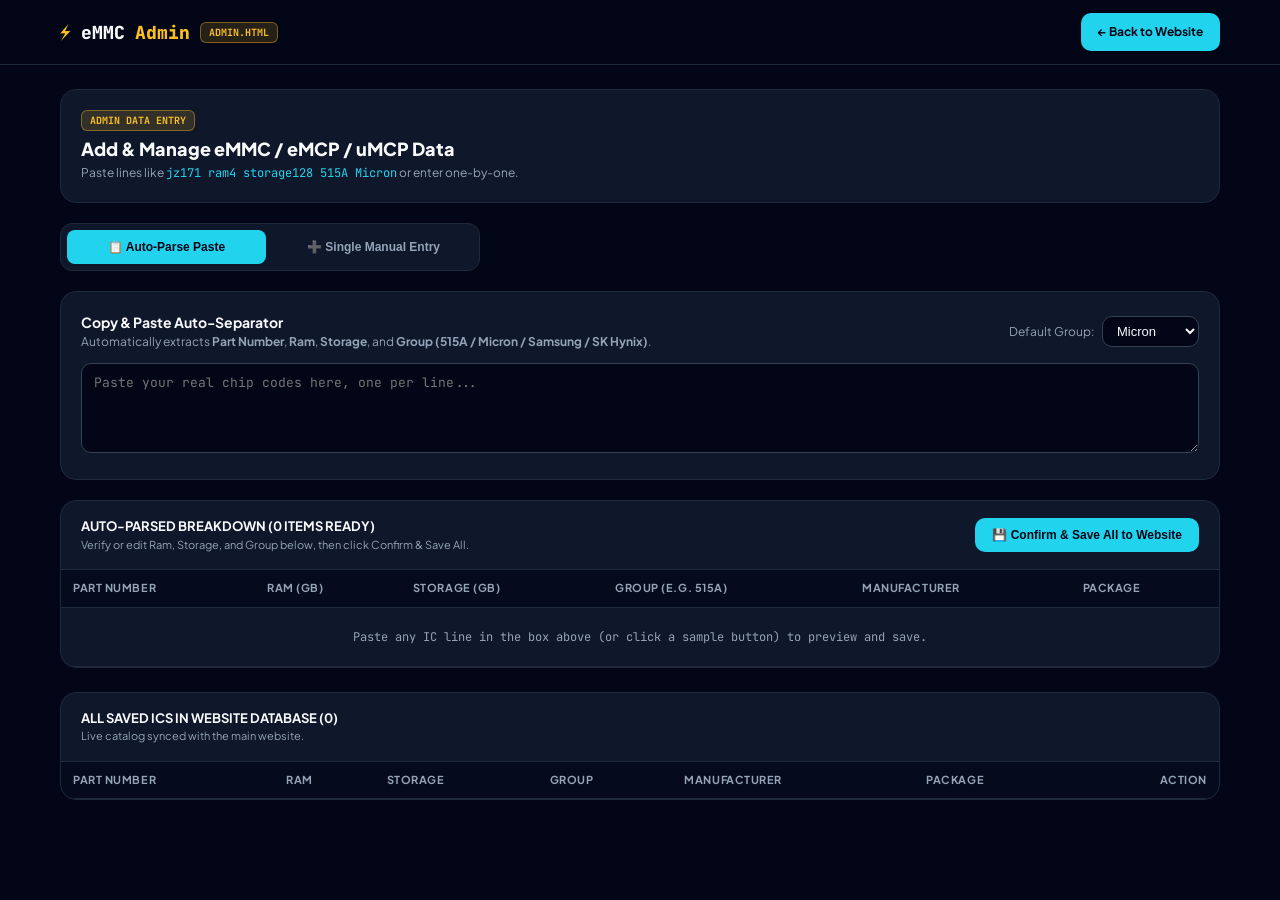
==== admin.html @ 5134fc30 "Add files via upload" ====
<!doctype html>
<html lang="en" class="dark">
  <head>
    <meta charset="UTF-8" />
    <meta name="viewport" content="width=device-width, initial-scale=1.0" />
    <title>eMMC Finder | Admin Console (admin.html)</title>
    <meta name="robots" content="noindex, nofollow" />
    <link rel="preconnect" href="https://fonts.googleapis.com">
    <link rel="preconnect" href="https://fonts.gstatic.com" crossorigin>
    <link href="https://fonts.googleapis.com/css2?family=JetBrains+Mono:wght@400;500;600;700;800&family=Plus+Jakarta+Sans:wght@400;500;600;700;800&display=swap" rel="stylesheet">
    <style>:root{--bg-950:#020617;--bg-900:#0f172a;--bg-800:#1e293b;--border:#1e293b;--border-light:#334155;--text-main:#f8fafc;--text-muted:#94a3b8;--cyan:#22d3ee;--emerald:#34d399;--amber:#fbbf24;--rose:#fb7185}*{box-sizing:border-box;margin:0;padding:0}body{background-color:var(--bg-950);color:var(--text-main);flex-direction:column;min-height:100vh;font-family:Plus Jakarta Sans,-apple-system,BlinkMacSystemFont,sans-serif;line-height:1.5;display:flex}.mono{font-family:JetBrains Mono,monospace}.header{z-index:40;-webkit-backdrop-filter:blur(12px);backdrop-filter:blur(12px);border-bottom:1px solid var(--border);background:#020617eb;position:sticky;top:0}.container{width:100%;max-width:1200px;margin:0 auto;padding:0 20px}.header-inner{justify-content:space-between;align-items:center;gap:16px;height:64px;display:flex}.brand{align-items:center;gap:10px;font-size:18px;font-weight:800;display:flex}.badge-admin{color:var(--amber);text-transform:uppercase;background:#fbbf2426;border:1px solid #fbbf2466;border-radius:6px;padding:2px 8px;font-size:10px;font-weight:700}.btn{cursor:pointer;border:1px solid #0000;border-radius:10px;justify-content:center;align-items:center;gap:8px;padding:9px 16px;font-size:12px;font-weight:700;text-decoration:none;transition:all .15s;display:inline-flex}.btn-primary{background:var(--cyan);color:#020617}.btn-primary:hover{background:#67e8f9}.btn-primary:disabled{opacity:.5;cursor:not-allowed}.card{background:var(--bg-900);border:1px solid var(--border);border-radius:16px;margin-bottom:20px;padding:20px}.tabs{background:var(--bg-900);border:1px solid var(--border);border-radius:12px;gap:8px;max-width:420px;margin-bottom:20px;padding:6px;display:flex}.tab-btn{cursor:pointer;color:var(--text-muted);background:0 0;border:none;border-radius:8px;flex:1;padding:10px 12px;font-size:12px;font-weight:700;transition:all .15s}.tab-btn.active{background:var(--cyan);color:#020617}textarea,input,select{background:var(--bg-950);border:1px solid var(--border-light);width:100%;color:var(--text-main);border-radius:10px;outline:none;padding:10px 12px;font-size:13px}textarea:focus,input:focus,select:focus{border-color:var(--cyan)}.grid-3{grid-template-columns:repeat(auto-fit,minmax(220px,1fr));gap:16px;display:grid}.group-pills{flex-wrap:wrap;gap:8px;margin-top:8px;display:flex}.group-pill{border:1px solid var(--border-light);background:var(--bg-950);color:var(--text-muted);cursor:pointer;border-radius:8px;padding:8px 16px;font-size:12px;font-weight:700}.group-pill.active{border-color:var(--cyan);color:var(--cyan);background:#22d3ee2e}table{border-collapse:collapse;width:100%;font-size:12px}th,td{text-align:left;border-bottom:1px solid var(--border);padding:10px 12px}th{color:var(--text-muted);text-transform:uppercase;letter-spacing:.05em;background:#020617b3;font-size:11px}.notice{border-radius:12px;justify-content:space-between;align-items:center;gap:12px;margin-bottom:20px;padding:14px 16px;font-size:13px;font-weight:600;display:none}.notice.show{display:flex}.notice.success{color:#a7f3d0;background:#10b98126;border:1px solid #10b98173}.notice.warning{color:#fde68a;background:#fbbf2426;border:1px solid #fbbf2473}.sample-btn{background:var(--bg-950);border:1px solid var(--border-light);color:var(--cyan);cursor:pointer;border-radius:6px;padding:4px 10px;font-size:11px}.sample-btn:hover{background:var(--bg-800)}.recent-grid{grid-template-columns:repeat(auto-fill,minmax(260px,1fr));gap:12px;margin-top:12px;display:grid}.ic-preview-card{background:var(--bg-950);border:1px solid #34d39973;border-radius:12px;padding:14px}.spec-3col{background:var(--bg-900);border:1px solid var(--border-light);text-align:center;border-radius:8px;grid-template-columns:repeat(3,1fr);gap:8px;margin-top:10px;padding:10px 6px;display:grid}.spec-label{text-transform:uppercase;color:var(--text-muted);font-size:10px;font-weight:700}.spec-val{margin-top:2px;font-size:15px;font-weight:800}</style>
  </head>
  <body>
    <header class="header">
      <div class="container header-inner">
        <div class="brand mono">
          <span style="color: var(--amber)">⚡</span>
          <span>eMMC</span>
          <span style="color: var(--amber)">Admin</span>
          <span class="badge-admin">admin.html</span>
        </div>
        <div style="display: flex; align-items: center; gap: 10px;">
          <a href="/" class="btn btn-primary">← Back to Website</a>
        </div>
      </div>
    </header>

    <main class="container" style="padding-top: 24px; padding-bottom: 48px; flex: 1;">
      <!-- Top Banner -->
      <div class="card" style="display: flex; flex-wrap: wrap; align-items: center; justify-content: space-between; gap: 16px;">
        <div>
          <div style="display: flex; align-items: center; gap: 8px; margin-bottom: 4px;">
            <span class="badge-admin mono">ADMIN DATA ENTRY</span>
          </div>
          <h1 style="font-size: 18px; font-weight: 800;">Add & Manage eMMC / eMCP / uMCP Data</h1>
          <p style="font-size: 12px; color: var(--text-muted); margin-top: 2px;">
            Paste lines like <code class="mono" style="color: var(--cyan);">jz171 ram4 storage128 515A Micron</code> or enter one-by-one.
          </p>
        </div>
      </div>

      <!-- Status Notice -->
      <div id="noticeBanner" class="notice">
        <span id="noticeText"></span>
        <button type="button" onclick="hideNotice()" style="background:transparent;border:none;color:inherit;cursor:pointer;font-weight:bold;">✕</button>
      </div>

      <!-- Custom Added ICs Box (Persists across page refreshes!) -->
      <div id="recentlyAddedBox" class="card" style="display: none; border-color: rgba(52, 211, 153, 0.5);">
        <div style="display: flex; justify-content: space-between; align-items: center;">
          <h3 style="font-size: 13px; font-weight: 800; color: var(--emerald); text-transform: uppercase;">
            ✓ Custom Added ICs — Saved on Website (<span id="recentCount">0</span>)
          </h3>
          <a href="/" style="font-size: 12px; color: var(--cyan); font-weight: 700; text-decoration: none;">View on Website →</a>
        </div>
        <div id="recentCardsGrid" class="recent-grid"></div>
      </div>

      <!-- Entry Mode Sub-Tabs -->
      <div class="tabs">
        <button type="button" class="tab-btn active" id="tabBtnPaste" onclick="switchTab('paste')">📋 Auto-Parse Paste</button>
        <button type="button" class="tab-btn" id="tabBtnManual" onclick="switchTab('manual')">➕ Single Manual Entry</button>
      </div>

      <!-- TAB 1: AUTO-PARSE PASTE -->
      <div id="sectionPaste">
        <div class="card">
          <div style="display: flex; flex-wrap: wrap; justify-content: space-between; align-items: center; gap: 12px; margin-bottom: 12px;">
            <div>
              <h2 style="font-size: 14px; font-weight: 700;">Copy & Paste Auto-Separator</h2>
              <p style="font-size: 12px; color: var(--text-muted);">
                Automatically extracts <strong>Part Number</strong>, <strong>Ram</strong>, <strong>Storage</strong>, and <strong>Group (515A / Micron / Samsung / SK Hynix)</strong>.
              </p>
            </div>
            <div style="display: flex; align-items: center; gap: 8px;">
              <span style="font-size: 12px; color: var(--text-muted);">Default Group:</span>
              <select id="defaultGroupSelect" style="width: auto; padding: 6px 10px;" onchange="reparseText()">
                <option value="Micron">Micron</option>
                <option value="Samsung">Samsung</option>
                <option value="SK Hynix">SK Hynix</option>
              </select>
            </div>
          </div>

          <textarea id="pasteInput" rows="4" class="mono" style="color: var(--cyan);" oninput="reparseText()" placeholder="Paste your real chip codes here, one per line..."></textarea>
        </div>

        <div class="card" style="padding: 0; overflow: hidden;">
          <div style="padding: 16px 20px; border-bottom: 1px solid var(--border); display: flex; flex-wrap: wrap; align-items: center; justify-content: space-between; gap: 12px;">
            <div>
              <h3 style="font-size: 13px; font-weight: 700; text-transform: uppercase;">Auto-Parsed Breakdown (<span id="parsedCount">0</span> items ready)</h3>
              <p style="font-size: 11px; color: var(--text-muted);">Verify or edit Ram, Storage, and Group below, then click Confirm & Save All.</p>
            </div>
            <button type="button" id="btnSaveBatch" class="btn btn-primary" onclick="saveParsedBatch()">💾 Confirm & Save All to Website</button>
          </div>
          <div style="overflow-x: auto;">
            <table>
              <thead>
                <tr>
                  <th>Part Number</th>
                  <th>Ram (GB)</th>
                  <th>Storage (GB)</th>
                  <th>Group (e.g. 515A)</th>
                  <th>Manufacturer</th>
                  <th>Package</th>
                </tr>
              </thead>
              <tbody id="parsedTableBody" class="mono"></tbody>
            </table>
          </div>
        </div>
      </div>

      <!-- TAB 2: SINGLE MANUAL ENTRY -->
      <div id="sectionManual" style="display: none;">
        <form class="card" onsubmit="saveSingleManual(event)">
          <h2 style="font-size: 15px; font-weight: 700; margin-bottom: 4px;">Single Manual IC Entry</h2>
          <p style="font-size: 12px; color: var(--text-muted); margin-bottom: 18px;">Enter Part Number, Ram, Storage, and Group code (e.g. 515A).</p>

          <div class="grid-3" style="margin-bottom: 16px;">
            <div>
              <label style="font-size: 12px; font-weight: 700; display: block; margin-bottom: 6px;">Part Number / Code *</label>
              <input type="text" id="singleMpn" required class="mono" style="color: var(--cyan); font-weight: 700; text-transform: uppercase;" placeholder="e.g. JZ171" />
            </div>
            <div>
              <label style="font-size: 12px; font-weight: 700; display: block; margin-bottom: 6px;">Group Code (e.g. 515A)</label>
              <input type="text" id="singleSuffix" class="mono" style="color: var(--amber); font-weight: 700; text-transform: uppercase;" placeholder="e.g. 515A" />
            </div>
            <div>
              <label style="font-size: 12px; font-weight: 700; display: block; margin-bottom: 6px;">BGA Package</label>
              <select id="singleBga" class="mono" style="color: var(--amber);">
                <option value="BGA 254">BGA 254</option>
                <option value="BGA 221">BGA 221</option>
                <option value="BGA 153">BGA 153</option>
                <option value="BGA 162">BGA 162</option>
                <option value="BGA 95">BGA 95</option>
              </select>
            </div>
          </div>

          <div style="margin-bottom: 18px;">
            <label style="font-size: 12px; font-weight: 700; display: block;">Manufacturer Group (3 Primary Groups)</label>
            <div class="group-pills" id="groupPillsContainer">
              <button type="button" class="group-pill active" onclick="selectManualGroup('Micron', this)">Micron</button>
              <button type="button" class="group-pill" onclick="selectManualGroup('Samsung', this)">Samsung</button>
              <button type="button" class="group-pill" onclick="selectManualGroup('SK Hynix', this)">SK Hynix</button>
              <button type="button" class="group-pill" onclick="selectManualGroup('Kingston', this)">Kingston</button>
              <button type="button" class="group-pill" onclick="selectManualGroup('SanDisk / Kioxia', this)">SanDisk / Kioxia</button>
            </div>
          </div>

          <div class="grid-3" style="margin-bottom: 20px;">
            <div>
              <label style="font-size: 12px; font-weight: 700; display: block; margin-bottom: 6px;">Ram (GB)</label>
              <select id="singleRam" class="mono" style="color: var(--emerald); font-weight: 700;">
                <option value="0">0 (No RAM)</option>
                <option value="1">1 GB</option>
                <option value="2">2 GB</option>
                <option value="3">3 GB</option>
                <option value="4" selected>4 GB</option>
                <option value="6">6 GB</option>
                <option value="8">8 GB</option>
                <option value="12">12 GB</option>
              </select>
            </div>
            <div>
              <label style="font-size: 12px; font-weight: 700; display: block; margin-bottom: 6px;">Storage (GB)</label>
              <select id="singleStorage" class="mono" style="color: #fff; font-weight: 700;">
                <option value="8">8 GB</option>
                <option value="16">16 GB</option>
                <option value="32">32 GB</option>
                <option value="64">64 GB</option>
                <option value="128" selected>128 GB</option>
                <option value="256">256 GB</option>
                <option value="512">512 GB</option>
              </select>
            </div>
            <div>
              <label style="font-size: 12px; font-weight: 700; display: block; margin-bottom: 6px;">Category</label>
              <select id="singleCategory">
                <option value="eMCP">eMCP</option>
                <option value="uMCP">uMCP</option>
                <option value="eMMC">eMMC</option>
                <option value="UFS">UFS</option>
              </select>
            </div>
          </div>

          <div style="display: flex; justify-content: flex-end;">
            <button type="submit" id="btnSaveSingle" class="btn btn-primary" style="padding: 12px 24px; font-size: 13px;">💾 Save IC to Website Database</button>
          </div>
        </form>
      </div>

      <!-- ALWAYS VISIBLE SAVED DATABASE CATALOG -->
      <div id="sectionManage" style="margin-top: 24px;">
        <div class="card" style="padding: 0; overflow: hidden;">
          <div style="padding: 16px 20px; border-bottom: 1px solid var(--border); display: flex; justify-content: space-between; align-items: center;">
            <div>
              <h3 style="font-size: 13px; font-weight: 700; text-transform: uppercase;">All Saved ICs in Website Database (<span id="catalogCount">0</span>)</h3>
              <p style="font-size: 11px; color: var(--text-muted);">Live catalog synced with the main website.</p>
            </div>
          </div>
          <div style="overflow-x: auto; max-height: 540px;">
            <table>
              <thead>
                <tr>
                  <th>Part Number</th>
                  <th>Ram</th>
                  <th>Storage</th>
                  <th>Group</th>
                  <th>Manufacturer</th>
                  <th>Package</th>
                  <th style="text-align: right;">Action</th>
                </tr>
              </thead>
              <tbody id="catalogTableBody" class="mono"></tbody>
            </table>
          </div>
        </div>
      </div>
    </main>

    <script>
      const LOCAL_STORAGE_KEY = 'emmc_finder_real_chips_v2';
      const FIREBASE_DB_URL = 'https://emccc-d1acb-default-rtdb.asia-southeast1.firebasedatabase.app';
      const API_BASE = window.location.protocol === 'file:'
        ? 'https://ais-dev-tdauset55nigjf25zdcput-382038564877.asia-east1.run.app'
        : '';

      let selectedManualGroup = 'Micron';
      let currentParsedItems = [];
      let catalogChips = [];

      try {
        localStorage.removeItem('emmc_finder_custom_chips_v1');
      } catch (e) {}

      let bc = null;
      try {
        bc = new BroadcastChannel('emmc_finder_sync');
        bc.onmessage = (ev) => {
          if (ev.data && Array.isArray(ev.data.chips)) {
            catalogChips = ev.data.chips;
            renderCustomCards();
            renderCatalog();
          }
        };
      } catch (e) {}

      async function loadInitialCatalog() {
        // 1. Read localStorage first so custom chips render in 0ms on refresh
        try {
          const raw = localStorage.getItem(LOCAL_STORAGE_KEY);
          if (raw) {
            const parsed = JSON.parse(raw);
            if (Array.isArray(parsed)) {
              catalogChips = parsed;
              renderCustomCards();
              renderCatalog();
            }
          }
        } catch (e) {}

        // 2. Fetch server /api/chips as single source of truth
        try {
          const res = await fetch(`${API_BASE}/api/chips`, { cache: 'no-store' });
          if (res.ok) {
            const data = await res.json();
            if (Array.isArray(data.chips)) {
              catalogChips = data.chips;
              try {
                localStorage.setItem(LOCAL_STORAGE_KEY, JSON.stringify(catalogChips));
              } catch (e) {}
              renderCustomCards();
              renderCatalog();
              return;
            }
          }
        } catch (e) {}

        renderCustomCards();
        renderCatalog();
      }

      async function persistNewChips(newChipsArray) {
        // 1. Prepend to catalogChips and save to localStorage immediately
        const incomingIds = new Set(newChipsArray.map(c => c.id));
        catalogChips = [
          ...newChipsArray,
          ...catalogChips.filter(c => !incomingIds.has(c.id))
        ];
        try {
          localStorage.setItem(LOCAL_STORAGE_KEY, JSON.stringify(catalogChips));
        } catch (e) {}

        renderCustomCards();
        renderCatalog();

        // 2. Save to Server /api/chips and wait for confirmation
        try {
          const res = await fetch(`${API_BASE}/api/chips`, {
            method: 'POST',
            headers: { 'Content-Type': 'application/json' },
            body: JSON.stringify({ chips: newChipsArray, userAction: true })
          });
          if (res.ok) {
            const data = await res.json();
            if (Array.isArray(data.chips)) {
              catalogChips = data.chips;
              try {
                localStorage.setItem(LOCAL_STORAGE_KEY, JSON.stringify(catalogChips));
              } catch (e) {}
            }
          }
        } catch (e) {}

        // 3. Broadcast to any open tabs / frames
        if (bc) {
          try { bc.postMessage({ chips: catalogChips }); } catch (e) {}
        }

        // 4. Silent background sync to Firebase Realtime Database
        const payload = {};
        newChipsArray.forEach(c => { payload[c.id] = c; });
        fetch(`${FIREBASE_DB_URL}/emmc_chips.json`, {
          method: 'PATCH',
          headers: { 'Content-Type': 'application/json' },
          body: JSON.stringify(payload)
        }).catch(() => {});

        renderCustomCards();
        renderCatalog();
      }

      function renderCustomCards() {
        const box = document.getElementById('recentlyAddedBox');
        const grid = document.getElementById('recentCardsGrid');
        const countEl = document.getElementById('recentCount');
        const customChips = catalogChips.filter(c => c && c.isCustom);

        if (customChips.length === 0) {
          box.style.display = 'none';
          return;
        }
        box.style.display = 'block';
        countEl.textContent = customChips.length;
        grid.innerHTML = customChips.map(c => {
          const grp = c.suffixCode || c.manufacturer;
          return `
            <div class="ic-preview-card mono">
              <div style="display: flex; justify-content: space-between; align-items: center;">
                <span style="color: var(--cyan); font-weight: 800; font-size: 14px;">${c.partNumber}</span>
                <div style="display: flex; align-items: center; gap: 8px;">
                  <span style="color: var(--amber); font-size: 11px; font-weight: 700;">${c.bgaPackage}</span>
                  <button type="button" onclick="deleteChip('${c.id}')" style="background:transparent;border:none;color:var(--rose);cursor:pointer;font-size:11px;font-weight:700;">✕</button>
                </div>
              </div>
              <div class="spec-3col">
                <div>
                  <div class="spec-label">Ram</div>
                  <div class="spec-val" style="color: var(--emerald);">${c.ramSizeGb}</div>
                </div>
                <div style="border-left: 1px solid var(--border-light); border-right: 1px solid var(--border-light);">
                  <div class="spec-label">Storage</div>
                  <div class="spec-val" style="color: #fff;">${c.romSizeGb}</div>
                </div>
                <div>
                  <div class="spec-label">Group</div>
                  <div class="spec-val" style="color: var(--amber);">${grp}</div>
                </div>
              </div>
            </div>
          `;
        }).join('');
      }

      function showNotice(msg, type = 'success') {
        const banner = document.getElementById('noticeBanner');
        const text = document.getElementById('noticeText');
        banner.className = 'notice show ' + type;
        text.textContent = msg;
      }

      function hideNotice() {
        document.getElementById('noticeBanner').className = 'notice';
      }

      function switchTab(tab) {
        document.getElementById('sectionPaste').style.display = tab === 'paste' ? 'block' : 'none';
        document.getElementById('sectionManual').style.display = tab === 'manual' ? 'block' : 'none';
        document.getElementById('tabBtnPaste').className = 'tab-btn' + (tab === 'paste' ? ' active' : '');
        document.getElementById('tabBtnManual').className = 'tab-btn' + (tab === 'manual' ? ' active' : '');
      }

      function selectManualGroup(group, btnEl) {
        selectedManualGroup = group;
        const buttons = document.querySelectorAll('#groupPillsContainer .group-pill');
        buttons.forEach(b => b.classList.remove('active'));
        btnEl.classList.add('active');
      }

      function fillSample(str) {
        document.getElementById('pasteInput').value = str;
        reparseText();
      }

      function parseLine(line, defaultGroup) {
        let working = line.trim().replace(/[\t,;]+/g, ' ');
        if (!working) return null;

        let manufacturer = defaultGroup || 'Micron';
        if (/samsung/i.test(working)) {
          manufacturer = 'Samsung';
          working = working.replace(/group:?\s*samsung/gi, ' ').replace(/samsung/gi, ' ');
        } else if (/sk\s*hynix|hynix/i.test(working)) {
          manufacturer = 'SK Hynix';
          working = working.replace(/group:?\s*(sk\s*hynix|hynix)/gi, ' ').replace(/sk\s*hynix|hynix/gi, ' ');
        } else if (/micron/i.test(working)) {
          manufacturer = 'Micron';
          working = working.replace(/group:?\s*micron/gi, ' ').replace(/micron/gi, ' ');
        }

        let suffixCode = '';
        const explicitGroup = working.match(/\bgroup[:\s_-]+([A-Za-z0-9]{2,8})\b/i);
        if (explicitGroup) {
          suffixCode = explicitGroup[1].toUpperCase();
          working = working.replace(explicitGroup[0], ' ');
        }

        let ramSizeGb = -1;
        let romSizeGb = -1;

        const slashMatch = working.match(/\b(\d{1,2})\s*\/\s*(\d{2,4})(?:gb|g)?\b/i);
        if (slashMatch) {
          ramSizeGb = parseInt(slashMatch[1], 10);
          romSizeGb = parseInt(slashMatch[2], 10);
          working = working.replace(slashMatch[0], ' ');
        }

        if (ramSizeGb < 0) {
          const ramMatch = working.match(/\bram[:\s_-]*(\d+)(?:gb|g)?\b/i) || working.match(/\b(\d+)(?:gb|g)?\s*ram\b/i);
          if (ramMatch) {
            ramSizeGb = parseInt(ramMatch[1], 10);
            working = working.replace(ramMatch[0], ' ');
          }
        }

        if (romSizeGb < 0) {
          const romMatch = working.match(/\b(?:storage|rom)[:\s_-]*(\d+)(?:gb|g)?\b/i) || working.match(/\b(16|32|64|128|256|512)(?:gb|g)\b/i);
          if (romMatch) {
            romSizeGb = parseInt(romMatch[1], 10);
            working = working.replace(romMatch[0], ' ');
          }
        }

        if (ramSizeGb < 0 || romSizeGb < 0) {
          const nums = working.match(/\b(1|2|3|4|6|8|12|16|32|64|128|256|512)\b/g);
          if (nums) {
            for (const n of nums) {
              const v = parseInt(n, 10);
              if (ramSizeGb < 0 && [1, 2, 3, 4, 6, 8, 12].includes(v)) {
                ramSizeGb = v;
                working = working.replace(new RegExp('\\b' + n + '\\b'), ' ');
              } else if (romSizeGb < 0 && [16, 32, 64, 128, 256, 512].includes(v)) {
                romSizeGb = v;
                working = working.replace(new RegExp('\\b' + n + '\\b'), ' ');
              }
            }
          }
        }

        if (ramSizeGb < 0) ramSizeGb = 4;
        if (romSizeGb < 0) romSizeGb = 128;

        if (!suffixCode) {
          const suffixMatch = working.match(/\b(\d{3}[a-zA-Z]|[a-zA-Z]\d{3}[a-zA-Z]?|\d{2,4}[A-Z]{1,2})\b/);
          if (suffixMatch) {
            suffixCode = suffixMatch[1].toUpperCase();
            working = working.replace(suffixMatch[0], ' ');
          }
        }

        const tokens = working.trim().split(/\s+/).filter(t => t && !/^(group|ram|storage|rom)$/i.test(t));
        const partNumber = (tokens[0] || 'IC-NEW').toUpperCase();
        if (!suffixCode && tokens[1]) suffixCode = tokens[1].toUpperCase();

        const bgaPackage = (ramSizeGb <= 3 && romSizeGb <= 32) ? 'BGA 221' : 'BGA 254';

        return {
          partNumber,
          ramSizeGb,
          romSizeGb,
          suffixCode: suffixCode || '',
          manufacturer,
          bgaPackage
        };
      }

      function updateParsedField(idx, field, val) {
        if (!currentParsedItems[idx]) return;
        currentParsedItems[idx][field] = val;
      }

      function reparseText() {
        const text = document.getElementById('pasteInput').value;
        const defaultGroup = document.getElementById('defaultGroupSelect').value;
        const lines = text.split(/\r?\n/).map(l => l.trim()).filter(Boolean);
        currentParsedItems = lines.map(l => parseLine(l, defaultGroup)).filter(Boolean);
        document.getElementById('parsedCount').textContent = currentParsedItems.length;

        const tbody = document.getElementById('parsedTableBody');
        if (currentParsedItems.length === 0) {
          tbody.innerHTML = '<tr><td colspan="6" style="text-align:center;color:var(--text-muted);padding:20px;">Paste any IC line in the box above (or click a sample button) to preview and save.</td></tr>';
          return;
        }
        tbody.innerHTML = currentParsedItems.map((item, idx) => `
          <tr>
            <td>
              <input type="text" value="${item.partNumber}" oninput="updateParsedField(${idx}, 'partNumber', this.value.toUpperCase())" style="color: var(--cyan); font-weight: 700; width: 140px; padding: 6px 8px;" />
            </td>
            <td>
              <input type="number" value="${item.ramSizeGb}" oninput="updateParsedField(${idx}, 'ramSizeGb', Number(this.value))" style="color: var(--emerald); font-weight: 700; width: 80px; padding: 6px 8px;" />
            </td>
            <td>
              <input type="number" value="${item.romSizeGb}" oninput="updateParsedField(${idx}, 'romSizeGb', Number(this.value))" style="color: #fff; font-weight: 700; width: 90px; padding: 6px 8px;" />
            </td>
            <td>
              <input type="text" value="${item.suffixCode}" placeholder="515A" oninput="updateParsedField(${idx}, 'suffixCode', this.value.toUpperCase())" style="color: var(--amber); font-weight: 700; width: 100px; padding: 6px 8px;" />
            </td>
            <td>${item.manufacturer}</td>
            <td style="color: var(--amber);">${item.bgaPackage}</td>
          </tr>
        `).join('');
      }

      async function saveParsedBatch() {
        if (currentParsedItems.length === 0) {
          showNotice('Please paste or type at least one IC line in the box above.', 'warning');
          return;
        }
        const btn = document.getElementById('btnSaveBatch');
        btn.disabled = true;
        btn.textContent = 'Saving...';

        const created = currentParsedItems.map(item => ({
          id: 'chip-' + Date.now() + '-' + Math.random().toString(36).substr(2, 6),
          partNumber: item.partNumber,
          laserMarking: item.partNumber,
          suffixCode: item.suffixCode || '',
          manufacturer: item.manufacturer,
          category: 'eMCP',
          bgaPackage: item.bgaPackage,
          romSizeGb: Number(item.romSizeGb),
          romStandard: 'eMMC 5.1',
          ramSizeGb: Number(item.ramSizeGb),
          ramType: item.bgaPackage === 'BGA 221' ? 'LPDDR3' : 'LPDDR4X',
          ramBusWidth: 'Dual-channel 64-bit',
          voltageVcc: '2.8V - 3.3V',
          voltageVccq: '1.8V',
          defaultCid: '',
          jedecProductPnm: item.suffixCode || item.partNumber.slice(0, 6),
          rpmbSizeKb: 16384,
          dimensionsMm: '11.5 x 13.0 x 1.0 mm',
          repairNotes: item.suffixCode ? ('Pattern / Suffix Code: ' + item.suffixCode) : '',
          dateAdded: new Date().toISOString(),
          isCustom: true
        }));

        await persistNewChips(created);
        document.getElementById('pasteInput').value = '';
        reparseText();
        btn.disabled = false;
        btn.textContent = '💾 Confirm & Save All to Website';
        showNotice(`✓ Successfully saved ${created.length} IC(s) to Website Database!`, 'success');
      }

      async function saveSingleManual(e) {
        e.preventDefault();
        const mpn = document.getElementById('singleMpn').value.trim().toUpperCase();
        if (!mpn) return;
        const btn = document.getElementById('btnSaveSingle');
        btn.disabled = true;
        btn.textContent = 'Saving...';

        const suffix = document.getElementById('singleSuffix').value.trim().toUpperCase();
        const bga = document.getElementById('singleBga').value;
        const ram = Number(document.getElementById('singleRam').value);
        const storage = Number(document.getElementById('singleStorage').value);
        const category = document.getElementById('singleCategory').value;

        const newChip = {
          id: 'chip-' + Date.now() + '-' + Math.random().toString(36).substr(2, 6),
          partNumber: mpn,
          laserMarking: mpn,
          suffixCode: suffix,
          manufacturer: selectedManualGroup,
          category,
          bgaPackage: bga,
          romSizeGb: storage,
          romStandard: category === 'uMCP' ? 'UFS 2.2' : 'eMMC 5.1',
          ramSizeGb: ram,
          ramType: ram === 0 ? 'None' : (bga === 'BGA 221' ? 'LPDDR3' : 'LPDDR4X'),
          ramBusWidth: ram > 0 ? 'Dual-channel 64-bit' : 'N/A',
          voltageVcc: '2.8V - 3.3V',
          voltageVccq: '1.8V',
          defaultCid: '',
          jedecProductPnm: suffix || mpn.slice(0, 6),
          rpmbSizeKb: 16384,
          dimensionsMm: '11.5 x 13.0 x 1.0 mm',
          repairNotes: suffix ? ('Pattern / Suffix Code: ' + suffix) : '',
          dateAdded: new Date().toISOString(),
          isCustom: true
        };

        await persistNewChips([newChip]);
        document.getElementById('singleMpn').value = '';
        document.getElementById('singleSuffix').value = '';
        btn.disabled = false;
        btn.textContent = '💾 Save IC to Website Database';
        showNotice(`✓ Successfully saved "${newChip.partNumber}" (Ram ${ram} / Storage ${storage} / Group ${suffix || selectedManualGroup}) to Website Database!`, 'success');
      }

      async function deleteChip(id) {
        catalogChips = catalogChips.filter(c => c.id !== id);
        try {
          localStorage.setItem(LOCAL_STORAGE_KEY, JSON.stringify(catalogChips));
        } catch (e) {}
        renderCustomCards();
        renderCatalog();

        try {
          await fetch(`${API_BASE}/api/chips/${encodeURIComponent(id)}`, { method: 'DELETE' });
        } catch (e) {}
        if (bc) {
          try { bc.postMessage({ chips: catalogChips }); } catch (e) {}
        }
        showNotice('IC removed from database.', 'success');
      }

      function renderCatalog() {
        document.getElementById('catalogCount').textContent = catalogChips.length;
        const tbody = document.getElementById('catalogTableBody');
        tbody.innerHTML = catalogChips.map(c => `
          <tr>
            <td style="color: var(--cyan); font-weight: 700;">
              ${c.partNumber}
              ${c.isCustom ? '<span style="margin-left:6px;padding:1px 6px;font-size:9px;background:rgba(16,185,129,0.2);color:var(--emerald);border:1px solid rgba(16,185,129,0.4);border-radius:4px;">ADDED</span>' : ''}
            </td>
            <td style="color: var(--emerald); font-weight: 700;">${c.ramSizeGb} GB</td>
            <td style="color: #fff; font-weight: 700;">${c.romSizeGb} GB</td>
            <td style="color: var(--amber); font-weight: 700;">${c.suffixCode || c.manufacturer}</td>
            <td>${c.manufacturer}</td>
            <td style="color: var(--amber);">${c.bgaPackage}</td>
            <td style="text-align: right;">
              <button type="button" onclick="deleteChip('${c.id}')" style="background:transparent;border:none;color:var(--rose);cursor:pointer;font-weight:700;">Delete</button>
            </td>
          </tr>
        `).join('');
      }

      // Initialize
      reparseText();
      loadInitialCatalog();
    </script>
  </body>
</html>
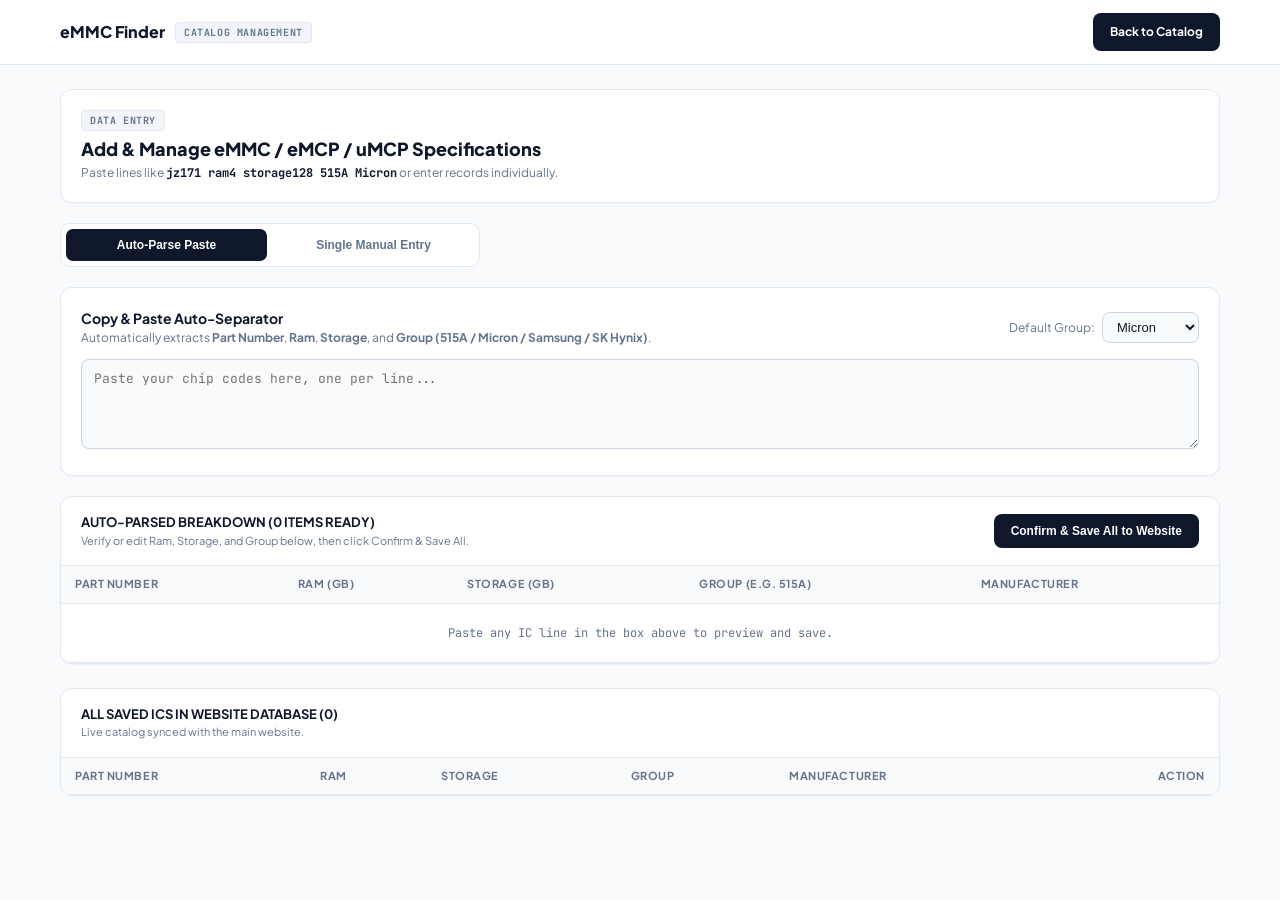
==== commit e9584d0c: "Add files via upload" ====
--- a/admin.html
+++ b/admin.html
@@ -1,26 +1,24 @@
 <!doctype html>
-<html lang="en" class="dark">
+<html lang="en">
   <head>
     <meta charset="UTF-8" />
     <meta name="viewport" content="width=device-width, initial-scale=1.0" />
-    <title>eMMC Finder | Admin Console (admin.html)</title>
+    <title>eMMC Finder — Catalog Management</title>
     <meta name="robots" content="noindex, nofollow" />
     <link rel="preconnect" href="https://fonts.googleapis.com">
     <link rel="preconnect" href="https://fonts.gstatic.com" crossorigin>
     <link href="https://fonts.googleapis.com/css2?family=JetBrains+Mono:wght@400;500;600;700;800&family=Plus+Jakarta+Sans:wght@400;500;600;700;800&display=swap" rel="stylesheet">
-    <style>:root{--bg-950:#020617;--bg-900:#0f172a;--bg-800:#1e293b;--border:#1e293b;--border-light:#334155;--text-main:#f8fafc;--text-muted:#94a3b8;--cyan:#22d3ee;--emerald:#34d399;--amber:#fbbf24;--rose:#fb7185}*{box-sizing:border-box;margin:0;padding:0}body{background-color:var(--bg-950);color:var(--text-main);flex-direction:column;min-height:100vh;font-family:Plus Jakarta Sans,-apple-system,BlinkMacSystemFont,sans-serif;line-height:1.5;display:flex}.mono{font-family:JetBrains Mono,monospace}.header{z-index:40;-webkit-backdrop-filter:blur(12px);backdrop-filter:blur(12px);border-bottom:1px solid var(--border);background:#020617eb;position:sticky;top:0}.container{width:100%;max-width:1200px;margin:0 auto;padding:0 20px}.header-inner{justify-content:space-between;align-items:center;gap:16px;height:64px;display:flex}.brand{align-items:center;gap:10px;font-size:18px;font-weight:800;display:flex}.badge-admin{color:var(--amber);text-transform:uppercase;background:#fbbf2426;border:1px solid #fbbf2466;border-radius:6px;padding:2px 8px;font-size:10px;font-weight:700}.btn{cursor:pointer;border:1px solid #0000;border-radius:10px;justify-content:center;align-items:center;gap:8px;padding:9px 16px;font-size:12px;font-weight:700;text-decoration:none;transition:all .15s;display:inline-flex}.btn-primary{background:var(--cyan);color:#020617}.btn-primary:hover{background:#67e8f9}.btn-primary:disabled{opacity:.5;cursor:not-allowed}.card{background:var(--bg-900);border:1px solid var(--border);border-radius:16px;margin-bottom:20px;padding:20px}.tabs{background:var(--bg-900);border:1px solid var(--border);border-radius:12px;gap:8px;max-width:420px;margin-bottom:20px;padding:6px;display:flex}.tab-btn{cursor:pointer;color:var(--text-muted);background:0 0;border:none;border-radius:8px;flex:1;padding:10px 12px;font-size:12px;font-weight:700;transition:all .15s}.tab-btn.active{background:var(--cyan);color:#020617}textarea,input,select{background:var(--bg-950);border:1px solid var(--border-light);width:100%;color:var(--text-main);border-radius:10px;outline:none;padding:10px 12px;font-size:13px}textarea:focus,input:focus,select:focus{border-color:var(--cyan)}.grid-3{grid-template-columns:repeat(auto-fit,minmax(220px,1fr));gap:16px;display:grid}.group-pills{flex-wrap:wrap;gap:8px;margin-top:8px;display:flex}.group-pill{border:1px solid var(--border-light);background:var(--bg-950);color:var(--text-muted);cursor:pointer;border-radius:8px;padding:8px 16px;font-size:12px;font-weight:700}.group-pill.active{border-color:var(--cyan);color:var(--cyan);background:#22d3ee2e}table{border-collapse:collapse;width:100%;font-size:12px}th,td{text-align:left;border-bottom:1px solid var(--border);padding:10px 12px}th{color:var(--text-muted);text-transform:uppercase;letter-spacing:.05em;background:#020617b3;font-size:11px}.notice{border-radius:12px;justify-content:space-between;align-items:center;gap:12px;margin-bottom:20px;padding:14px 16px;font-size:13px;font-weight:600;display:none}.notice.show{display:flex}.notice.success{color:#a7f3d0;background:#10b98126;border:1px solid #10b98173}.notice.warning{color:#fde68a;background:#fbbf2426;border:1px solid #fbbf2473}.sample-btn{background:var(--bg-950);border:1px solid var(--border-light);color:var(--cyan);cursor:pointer;border-radius:6px;padding:4px 10px;font-size:11px}.sample-btn:hover{background:var(--bg-800)}.recent-grid{grid-template-columns:repeat(auto-fill,minmax(260px,1fr));gap:12px;margin-top:12px;display:grid}.ic-preview-card{background:var(--bg-950);border:1px solid #34d39973;border-radius:12px;padding:14px}.spec-3col{background:var(--bg-900);border:1px solid var(--border-light);text-align:center;border-radius:8px;grid-template-columns:repeat(3,1fr);gap:8px;margin-top:10px;padding:10px 6px;display:grid}.spec-label{text-transform:uppercase;color:var(--text-muted);font-size:10px;font-weight:700}.spec-val{margin-top:2px;font-size:15px;font-weight:800}</style>
+    <style>:root{--bg-page:#f8fafc;--bg-card:#fff;--bg-subtle:#f1f5f9;--border:#e2e8f0;--border-strong:#cbd5e1;--text-main:#0f172a;--text-muted:#64748b;--primary:#0f172a;--emerald:#047857;--amber:#b45309;--rose:#e11d48}*{box-sizing:border-box;margin:0;padding:0}body{background-color:var(--bg-page);color:var(--text-main);flex-direction:column;min-height:100vh;font-family:Plus Jakarta Sans,-apple-system,BlinkMacSystemFont,sans-serif;line-height:1.5;display:flex}.mono{font-family:JetBrains Mono,monospace}.header{z-index:40;-webkit-backdrop-filter:blur(8px);backdrop-filter:blur(8px);border-bottom:1px solid var(--border);background:#fffffff2;position:sticky;top:0}.container{width:100%;max-width:1200px;margin:0 auto;padding:0 20px}.header-inner{justify-content:space-between;align-items:center;gap:16px;height:64px;display:flex}.brand{color:var(--text-main);align-items:center;gap:10px;font-size:16px;font-weight:800;display:flex}.badge-admin{background:var(--bg-subtle);color:var(--text-muted);border:1px solid var(--border);text-transform:uppercase;letter-spacing:.06em;border-radius:4px;padding:2px 8px;font-size:10px;font-weight:700}.btn{cursor:pointer;border:1px solid #0000;border-radius:8px;justify-content:center;align-items:center;gap:8px;padding:9px 16px;font-size:12px;font-weight:700;text-decoration:none;transition:all .15s;display:inline-flex}.btn-primary{background:var(--primary);color:#fff}.btn-primary:hover{background:#1e293b}.btn-primary:disabled{opacity:.5;cursor:not-allowed}.card{background:var(--bg-card);border:1px solid var(--border);border-radius:12px;margin-bottom:20px;padding:20px;box-shadow:0 1px 2px #0f172a0a}.tabs{background:var(--bg-card);border:1px solid var(--border);border-radius:10px;gap:6px;max-width:420px;margin-bottom:20px;padding:5px;display:flex}.tab-btn{cursor:pointer;color:var(--text-muted);background:0 0;border:none;border-radius:7px;flex:1;padding:9px 12px;font-size:12px;font-weight:700;transition:all .15s}.tab-btn.active{background:var(--primary);color:#fff}textarea,input,select{background:var(--bg-page);border:1px solid var(--border-strong);width:100%;color:var(--text-main);border-radius:8px;outline:none;padding:10px 12px;font-size:13px}textarea:focus,input:focus,select:focus{border-color:var(--primary);background:#fff}.grid-3{grid-template-columns:repeat(auto-fit,minmax(220px,1fr));gap:16px;display:grid}.group-pills{flex-wrap:wrap;gap:8px;margin-top:8px;display:flex}.group-pill{border:1px solid var(--border-strong);background:var(--bg-card);color:var(--text-muted);cursor:pointer;border-radius:8px;padding:8px 16px;font-size:12px;font-weight:700}.group-pill.active{background:var(--primary);border-color:var(--primary);color:#fff}table{border-collapse:collapse;width:100%;font-size:12px}th,td{text-align:left;border-bottom:1px solid var(--border);padding:10px 14px}th{background:var(--bg-page);color:var(--text-muted);text-transform:uppercase;letter-spacing:.05em;font-size:11px}.notice{border-radius:10px;justify-content:space-between;align-items:center;gap:12px;margin-bottom:20px;padding:14px 16px;font-size:13px;font-weight:600;display:none}.notice.show{display:flex}.notice.success{color:#065f46;background:#ecfdf5;border:1px solid #a7f3d0}.notice.warning{color:#92400e;background:#fffbeb;border:1px solid #fde68a}.recent-grid{grid-template-columns:repeat(auto-fill,minmax(260px,1fr));gap:12px;margin-top:12px;display:grid}.ic-preview-card{background:var(--bg-page);border:1px solid var(--border);border-radius:10px;padding:14px}.spec-3col{background:var(--bg-card);border:1px solid var(--border);text-align:center;border-radius:8px;grid-template-columns:repeat(3,1fr);gap:8px;margin-top:10px;padding:10px 6px;display:grid}.spec-label{text-transform:uppercase;color:var(--text-muted);font-size:10px;font-weight:700}.spec-val{margin-top:2px;font-size:15px;font-weight:800}</style>
   </head>
   <body>
     <header class="header">
       <div class="container header-inner">
-        <div class="brand mono">
-          <span style="color: var(--amber)">⚡</span>
-          <span>eMMC</span>
-          <span style="color: var(--amber)">Admin</span>
-          <span class="badge-admin">admin.html</span>
+        <div class="brand">
+          <span>eMMC Finder</span>
+          <span class="badge-admin mono">Catalog Management</span>
         </div>
         <div style="display: flex; align-items: center; gap: 10px;">
-          <a href="/" class="btn btn-primary">← Back to Website</a>
+          <a href="/" class="btn btn-primary">Back to Catalog</a>
         </div>
       </div>
     </header>
@@ -30,11 +28,11 @@
       <div class="card" style="display: flex; flex-wrap: wrap; align-items: center; justify-content: space-between; gap: 16px;">
         <div>
           <div style="display: flex; align-items: center; gap: 8px; margin-bottom: 4px;">
-            <span class="badge-admin mono">ADMIN DATA ENTRY</span>
-          </div>
-          <h1 style="font-size: 18px; font-weight: 800;">Add & Manage eMMC / eMCP / uMCP Data</h1>
+            <span class="badge-admin mono">DATA ENTRY</span>
+          </div>
+          <h1 style="font-size: 18px; font-weight: 800;">Add & Manage eMMC / eMCP / uMCP Specifications</h1>
           <p style="font-size: 12px; color: var(--text-muted); margin-top: 2px;">
-            Paste lines like <code class="mono" style="color: var(--cyan);">jz171 ram4 storage128 515A Micron</code> or enter one-by-one.
+            Paste lines like <code class="mono" style="color: var(--text-main); font-weight: 700;">jz171 ram4 storage128 515A Micron</code> or enter records individually.
           </p>
         </div>
       </div>
@@ -45,21 +43,21 @@
         <button type="button" onclick="hideNotice()" style="background:transparent;border:none;color:inherit;cursor:pointer;font-weight:bold;">✕</button>
       </div>
 
-      <!-- Custom Added ICs Box (Persists across page refreshes!) -->
-      <div id="recentlyAddedBox" class="card" style="display: none; border-color: rgba(52, 211, 153, 0.5);">
+      <!-- Custom Added ICs Box -->
+      <div id="recentlyAddedBox" class="card" style="display: none;">
         <div style="display: flex; justify-content: space-between; align-items: center;">
-          <h3 style="font-size: 13px; font-weight: 800; color: var(--emerald); text-transform: uppercase;">
-            ✓ Custom Added ICs — Saved on Website (<span id="recentCount">0</span>)
+          <h3 style="font-size: 12px; font-weight: 800; color: var(--emerald); text-transform: uppercase; letter-spacing: 0.05em;">
+            Saved Catalog Records (<span id="recentCount">0</span>)
           </h3>
-          <a href="/" style="font-size: 12px; color: var(--cyan); font-weight: 700; text-decoration: none;">View on Website →</a>
+          <a href="/" style="font-size: 12px; color: var(--text-main); font-weight: 700; text-decoration: none;">View on Website →</a>
         </div>
         <div id="recentCardsGrid" class="recent-grid"></div>
       </div>
 
       <!-- Entry Mode Sub-Tabs -->
       <div class="tabs">
-        <button type="button" class="tab-btn active" id="tabBtnPaste" onclick="switchTab('paste')">📋 Auto-Parse Paste</button>
-        <button type="button" class="tab-btn" id="tabBtnManual" onclick="switchTab('manual')">➕ Single Manual Entry</button>
+        <button type="button" class="tab-btn active" id="tabBtnPaste" onclick="switchTab('paste')">Auto-Parse Paste</button>
+        <button type="button" class="tab-btn" id="tabBtnManual" onclick="switchTab('manual')">Single Manual Entry</button>
       </div>
 
       <!-- TAB 1: AUTO-PARSE PASTE -->
@@ -82,7 +80,7 @@
             </div>
           </div>
 
-          <textarea id="pasteInput" rows="4" class="mono" style="color: var(--cyan);" oninput="reparseText()" placeholder="Paste your real chip codes here, one per line..."></textarea>
+          <textarea id="pasteInput" rows="4" class="mono" oninput="reparseText()" placeholder="Paste your chip codes here, one per line..."></textarea>
         </div>
 
         <div class="card" style="padding: 0; overflow: hidden;">
@@ -91,7 +89,7 @@
               <h3 style="font-size: 13px; font-weight: 700; text-transform: uppercase;">Auto-Parsed Breakdown (<span id="parsedCount">0</span> items ready)</h3>
               <p style="font-size: 11px; color: var(--text-muted);">Verify or edit Ram, Storage, and Group below, then click Confirm & Save All.</p>
             </div>
-            <button type="button" id="btnSaveBatch" class="btn btn-primary" onclick="saveParsedBatch()">💾 Confirm & Save All to Website</button>
+            <button type="button" id="btnSaveBatch" class="btn btn-primary" onclick="saveParsedBatch()">Confirm & Save All to Website</button>
           </div>
           <div style="overflow-x: auto;">
             <table>
@@ -102,7 +100,6 @@
                   <th>Storage (GB)</th>
                   <th>Group (e.g. 515A)</th>
                   <th>Manufacturer</th>
-                  <th>Package</th>
                 </tr>
               </thead>
               <tbody id="parsedTableBody" class="mono"></tbody>
@@ -120,26 +117,25 @@
           <div class="grid-3" style="margin-bottom: 16px;">
             <div>
               <label style="font-size: 12px; font-weight: 700; display: block; margin-bottom: 6px;">Part Number / Code *</label>
-              <input type="text" id="singleMpn" required class="mono" style="color: var(--cyan); font-weight: 700; text-transform: uppercase;" placeholder="e.g. JZ171" />
+              <input type="text" id="singleMpn" required class="mono" style="font-weight: 700; text-transform: uppercase;" placeholder="e.g. JZ171" />
             </div>
             <div>
               <label style="font-size: 12px; font-weight: 700; display: block; margin-bottom: 6px;">Group Code (e.g. 515A)</label>
               <input type="text" id="singleSuffix" class="mono" style="color: var(--amber); font-weight: 700; text-transform: uppercase;" placeholder="e.g. 515A" />
             </div>
             <div>
-              <label style="font-size: 12px; font-weight: 700; display: block; margin-bottom: 6px;">BGA Package</label>
-              <select id="singleBga" class="mono" style="color: var(--amber);">
-                <option value="BGA 254">BGA 254</option>
-                <option value="BGA 221">BGA 221</option>
-                <option value="BGA 153">BGA 153</option>
-                <option value="BGA 162">BGA 162</option>
-                <option value="BGA 95">BGA 95</option>
+              <label style="font-size: 12px; font-weight: 700; display: block; margin-bottom: 6px;">Category</label>
+              <select id="singleCategory">
+                <option value="eMCP">eMCP</option>
+                <option value="uMCP">uMCP</option>
+                <option value="eMMC">eMMC</option>
+                <option value="UFS">UFS</option>
               </select>
             </div>
           </div>
 
           <div style="margin-bottom: 18px;">
-            <label style="font-size: 12px; font-weight: 700; display: block;">Manufacturer Group (3 Primary Groups)</label>
+            <label style="font-size: 12px; font-weight: 700; display: block;">Manufacturer Group</label>
             <div class="group-pills" id="groupPillsContainer">
               <button type="button" class="group-pill active" onclick="selectManualGroup('Micron', this)">Micron</button>
               <button type="button" class="group-pill" onclick="selectManualGroup('Samsung', this)">Samsung</button>
@@ -165,7 +161,7 @@
             </div>
             <div>
               <label style="font-size: 12px; font-weight: 700; display: block; margin-bottom: 6px;">Storage (GB)</label>
-              <select id="singleStorage" class="mono" style="color: #fff; font-weight: 700;">
+              <select id="singleStorage" class="mono" style="font-weight: 700;">
                 <option value="8">8 GB</option>
                 <option value="16">16 GB</option>
                 <option value="32">32 GB</option>
@@ -175,19 +171,10 @@
                 <option value="512">512 GB</option>
               </select>
             </div>
-            <div>
-              <label style="font-size: 12px; font-weight: 700; display: block; margin-bottom: 6px;">Category</label>
-              <select id="singleCategory">
-                <option value="eMCP">eMCP</option>
-                <option value="uMCP">uMCP</option>
-                <option value="eMMC">eMMC</option>
-                <option value="UFS">UFS</option>
-              </select>
-            </div>
           </div>
 
           <div style="display: flex; justify-content: flex-end;">
-            <button type="submit" id="btnSaveSingle" class="btn btn-primary" style="padding: 12px 24px; font-size: 13px;">💾 Save IC to Website Database</button>
+            <button type="submit" id="btnSaveSingle" class="btn btn-primary" style="padding: 12px 24px; font-size: 13px;">Save IC to Website Database</button>
           </div>
         </form>
       </div>
@@ -210,7 +197,6 @@
                   <th>Storage</th>
                   <th>Group</th>
                   <th>Manufacturer</th>
-                  <th>Package</th>
                   <th style="text-align: right;">Action</th>
                 </tr>
               </thead>
@@ -249,7 +235,6 @@
       } catch (e) {}
 
       async function loadInitialCatalog() {
-        // 1. Read localStorage first so custom chips render in 0ms on refresh
         try {
           const raw = localStorage.getItem(LOCAL_STORAGE_KEY);
           if (raw) {
@@ -262,7 +247,6 @@
           }
         } catch (e) {}
 
-        // 2. Fetch server /api/chips as single source of truth
         try {
           const res = await fetch(`${API_BASE}/api/chips`, { cache: 'no-store' });
           if (res.ok) {
@@ -284,7 +268,6 @@
       }
 
       async function persistNewChips(newChipsArray) {
-        // 1. Prepend to catalogChips and save to localStorage immediately
         const incomingIds = new Set(newChipsArray.map(c => c.id));
         catalogChips = [
           ...newChipsArray,
@@ -297,7 +280,6 @@
         renderCustomCards();
         renderCatalog();
 
-        // 2. Save to Server /api/chips and wait for confirmation
         try {
           const res = await fetch(`${API_BASE}/api/chips`, {
             method: 'POST',
@@ -315,12 +297,10 @@
           }
         } catch (e) {}
 
-        // 3. Broadcast to any open tabs / frames
         if (bc) {
           try { bc.postMessage({ chips: catalogChips }); } catch (e) {}
         }
 
-        // 4. Silent background sync to Firebase Realtime Database
         const payload = {};
         newChipsArray.forEach(c => { payload[c.id] = c; });
         fetch(`${FIREBASE_DB_URL}/emmc_chips.json`, {
@@ -350,9 +330,8 @@
           return `
             <div class="ic-preview-card mono">
               <div style="display: flex; justify-content: space-between; align-items: center;">
-                <span style="color: var(--cyan); font-weight: 800; font-size: 14px;">${c.partNumber}</span>
+                <span style="color: var(--text-main); font-weight: 800; font-size: 14px;">${c.partNumber}</span>
                 <div style="display: flex; align-items: center; gap: 8px;">
-                  <span style="color: var(--amber); font-size: 11px; font-weight: 700;">${c.bgaPackage}</span>
                   <button type="button" onclick="deleteChip('${c.id}')" style="background:transparent;border:none;color:var(--rose);cursor:pointer;font-size:11px;font-weight:700;">✕</button>
                 </div>
               </div>
@@ -361,9 +340,9 @@
                   <div class="spec-label">Ram</div>
                   <div class="spec-val" style="color: var(--emerald);">${c.ramSizeGb}</div>
                 </div>
-                <div style="border-left: 1px solid var(--border-light); border-right: 1px solid var(--border-light);">
+                <div style="border-left: 1px solid var(--border); border-right: 1px solid var(--border);">
                   <div class="spec-label">Storage</div>
-                  <div class="spec-val" style="color: #fff;">${c.romSizeGb}</div>
+                  <div class="spec-val" style="color: var(--text-main);">${c.romSizeGb}</div>
                 </div>
                 <div>
                   <div class="spec-label">Group</div>
@@ -398,11 +377,6 @@
         const buttons = document.querySelectorAll('#groupPillsContainer .group-pill');
         buttons.forEach(b => b.classList.remove('active'));
         btnEl.classList.add('active');
-      }
-
-      function fillSample(str) {
-        document.getElementById('pasteInput').value = str;
-        reparseText();
       }
 
       function parseLine(line, defaultGroup) {
@@ -485,15 +459,12 @@
         const partNumber = (tokens[0] || 'IC-NEW').toUpperCase();
         if (!suffixCode && tokens[1]) suffixCode = tokens[1].toUpperCase();
 
-        const bgaPackage = (ramSizeGb <= 3 && romSizeGb <= 32) ? 'BGA 221' : 'BGA 254';
-
         return {
           partNumber,
           ramSizeGb,
           romSizeGb,
           suffixCode: suffixCode || '',
-          manufacturer,
-          bgaPackage
+          manufacturer
         };
       }
 
@@ -511,25 +482,24 @@
 
         const tbody = document.getElementById('parsedTableBody');
         if (currentParsedItems.length === 0) {
-          tbody.innerHTML = '<tr><td colspan="6" style="text-align:center;color:var(--text-muted);padding:20px;">Paste any IC line in the box above (or click a sample button) to preview and save.</td></tr>';
+          tbody.innerHTML = '<tr><td colspan="5" style="text-align:center;color:var(--text-muted);padding:20px;">Paste any IC line in the box above to preview and save.</td></tr>';
           return;
         }
         tbody.innerHTML = currentParsedItems.map((item, idx) => `
           <tr>
             <td>
-              <input type="text" value="${item.partNumber}" oninput="updateParsedField(${idx}, 'partNumber', this.value.toUpperCase())" style="color: var(--cyan); font-weight: 700; width: 140px; padding: 6px 8px;" />
+              <input type="text" value="${item.partNumber}" oninput="updateParsedField(${idx}, 'partNumber', this.value.toUpperCase())" style="color: var(--text-main); font-weight: 700; width: 140px; padding: 6px 8px;" />
             </td>
             <td>
               <input type="number" value="${item.ramSizeGb}" oninput="updateParsedField(${idx}, 'ramSizeGb', Number(this.value))" style="color: var(--emerald); font-weight: 700; width: 80px; padding: 6px 8px;" />
             </td>
             <td>
-              <input type="number" value="${item.romSizeGb}" oninput="updateParsedField(${idx}, 'romSizeGb', Number(this.value))" style="color: #fff; font-weight: 700; width: 90px; padding: 6px 8px;" />
+              <input type="number" value="${item.romSizeGb}" oninput="updateParsedField(${idx}, 'romSizeGb', Number(this.value))" style="color: var(--text-main); font-weight: 700; width: 90px; padding: 6px 8px;" />
             </td>
             <td>
               <input type="text" value="${item.suffixCode}" placeholder="515A" oninput="updateParsedField(${idx}, 'suffixCode', this.value.toUpperCase())" style="color: var(--amber); font-weight: 700; width: 100px; padding: 6px 8px;" />
             </td>
             <td>${item.manufacturer}</td>
-            <td style="color: var(--amber);">${item.bgaPackage}</td>
           </tr>
         `).join('');
       }
@@ -550,11 +520,11 @@
           suffixCode: item.suffixCode || '',
           manufacturer: item.manufacturer,
           category: 'eMCP',
-          bgaPackage: item.bgaPackage,
+          bgaPackage: 'BGA 254',
           romSizeGb: Number(item.romSizeGb),
           romStandard: 'eMMC 5.1',
           ramSizeGb: Number(item.ramSizeGb),
-          ramType: item.bgaPackage === 'BGA 221' ? 'LPDDR3' : 'LPDDR4X',
+          ramType: 'LPDDR4X',
           ramBusWidth: 'Dual-channel 64-bit',
           voltageVcc: '2.8V - 3.3V',
           voltageVccq: '1.8V',
@@ -571,8 +541,8 @@
         document.getElementById('pasteInput').value = '';
         reparseText();
         btn.disabled = false;
-        btn.textContent = '💾 Confirm & Save All to Website';
-        showNotice(`✓ Successfully saved ${created.length} IC(s) to Website Database!`, 'success');
+        btn.textContent = 'Confirm & Save All to Website';
+        showNotice(`Successfully saved ${created.length} IC(s) to Website Database.`, 'success');
       }
 
       async function saveSingleManual(e) {
@@ -584,7 +554,6 @@
         btn.textContent = 'Saving...';
 
         const suffix = document.getElementById('singleSuffix').value.trim().toUpperCase();
-        const bga = document.getElementById('singleBga').value;
         const ram = Number(document.getElementById('singleRam').value);
         const storage = Number(document.getElementById('singleStorage').value);
         const category = document.getElementById('singleCategory').value;
@@ -596,11 +565,11 @@
           suffixCode: suffix,
           manufacturer: selectedManualGroup,
           category,
-          bgaPackage: bga,
+          bgaPackage: 'BGA 254',
           romSizeGb: storage,
           romStandard: category === 'uMCP' ? 'UFS 2.2' : 'eMMC 5.1',
           ramSizeGb: ram,
-          ramType: ram === 0 ? 'None' : (bga === 'BGA 221' ? 'LPDDR3' : 'LPDDR4X'),
+          ramType: ram === 0 ? 'None' : 'LPDDR4X',
           ramBusWidth: ram > 0 ? 'Dual-channel 64-bit' : 'N/A',
           voltageVcc: '2.8V - 3.3V',
           voltageVccq: '1.8V',
@@ -617,8 +586,8 @@
         document.getElementById('singleMpn').value = '';
         document.getElementById('singleSuffix').value = '';
         btn.disabled = false;
-        btn.textContent = '💾 Save IC to Website Database';
-        showNotice(`✓ Successfully saved "${newChip.partNumber}" (Ram ${ram} / Storage ${storage} / Group ${suffix || selectedManualGroup}) to Website Database!`, 'success');
+        btn.textContent = 'Save IC to Website Database';
+        showNotice(`Successfully saved "${newChip.partNumber}" (Ram ${ram} / Storage ${storage} / Group ${suffix || selectedManualGroup}) to Website Database.`, 'success');
       }
 
       async function deleteChip(id) {
@@ -643,15 +612,13 @@
         const tbody = document.getElementById('catalogTableBody');
         tbody.innerHTML = catalogChips.map(c => `
           <tr>
-            <td style="color: var(--cyan); font-weight: 700;">
+            <td style="color: var(--text-main); font-weight: 700;">
               ${c.partNumber}
-              ${c.isCustom ? '<span style="margin-left:6px;padding:1px 6px;font-size:9px;background:rgba(16,185,129,0.2);color:var(--emerald);border:1px solid rgba(16,185,129,0.4);border-radius:4px;">ADDED</span>' : ''}
             </td>
             <td style="color: var(--emerald); font-weight: 700;">${c.ramSizeGb} GB</td>
-            <td style="color: #fff; font-weight: 700;">${c.romSizeGb} GB</td>
+            <td style="color: var(--text-main); font-weight: 700;">${c.romSizeGb} GB</td>
             <td style="color: var(--amber); font-weight: 700;">${c.suffixCode || c.manufacturer}</td>
             <td>${c.manufacturer}</td>
-            <td style="color: var(--amber);">${c.bgaPackage}</td>
             <td style="text-align: right;">
               <button type="button" onclick="deleteChip('${c.id}')" style="background:transparent;border:none;color:var(--rose);cursor:pointer;font-weight:700;">Delete</button>
             </td>
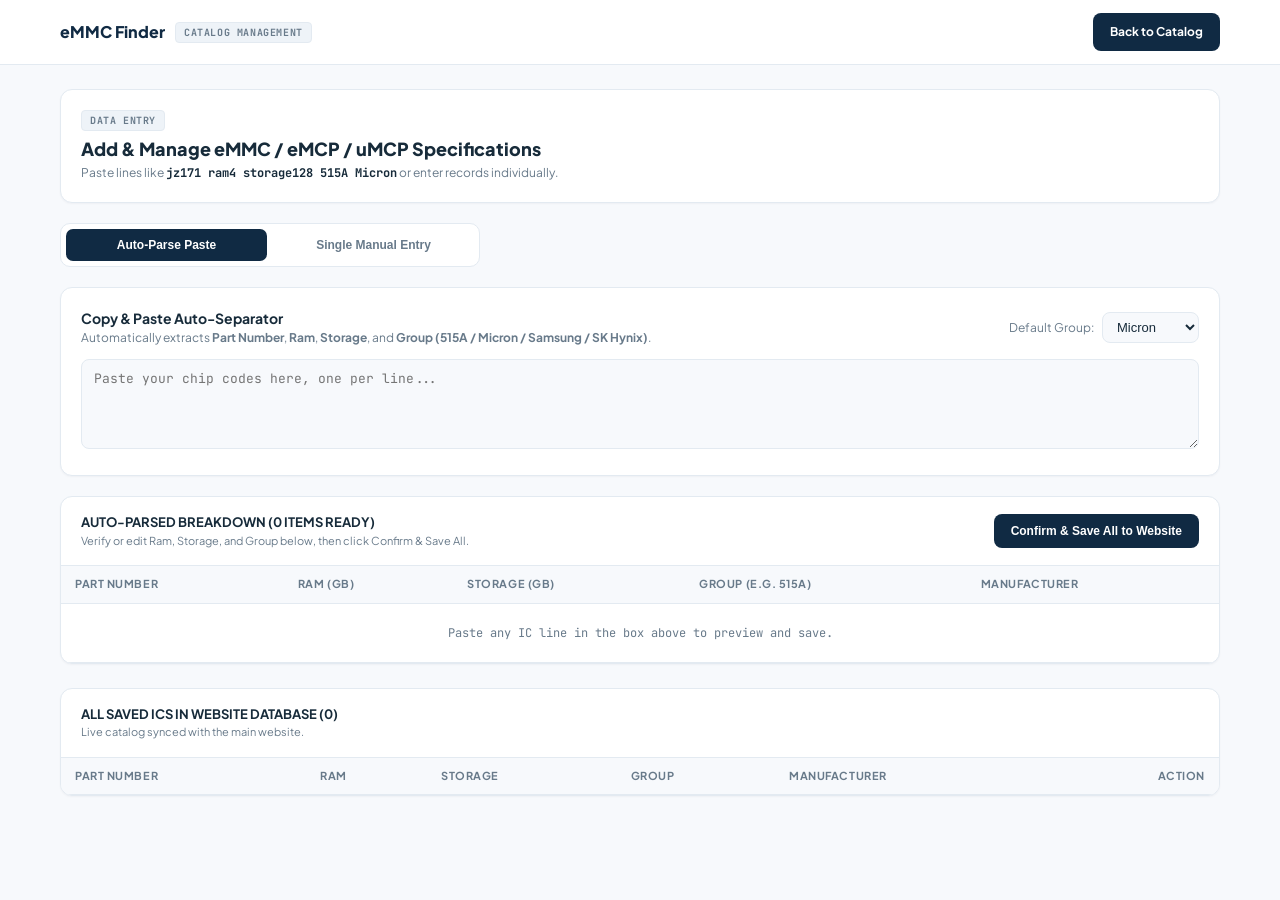
==== commit 317a2ce9: "Add files via upload" ====
--- a/admin.html
+++ b/admin.html
@@ -8,7 +8,7 @@
     <link rel="preconnect" href="https://fonts.googleapis.com">
     <link rel="preconnect" href="https://fonts.gstatic.com" crossorigin>
     <link href="https://fonts.googleapis.com/css2?family=JetBrains+Mono:wght@400;500;600;700;800&family=Plus+Jakarta+Sans:wght@400;500;600;700;800&display=swap" rel="stylesheet">
-    <style>:root{--bg-page:#f8fafc;--bg-card:#fff;--bg-subtle:#f1f5f9;--border:#e2e8f0;--border-strong:#cbd5e1;--text-main:#0f172a;--text-muted:#64748b;--primary:#0f172a;--emerald:#047857;--amber:#b45309;--rose:#e11d48}*{box-sizing:border-box;margin:0;padding:0}body{background-color:var(--bg-page);color:var(--text-main);flex-direction:column;min-height:100vh;font-family:Plus Jakarta Sans,-apple-system,BlinkMacSystemFont,sans-serif;line-height:1.5;display:flex}.mono{font-family:JetBrains Mono,monospace}.header{z-index:40;-webkit-backdrop-filter:blur(8px);backdrop-filter:blur(8px);border-bottom:1px solid var(--border);background:#fffffff2;position:sticky;top:0}.container{width:100%;max-width:1200px;margin:0 auto;padding:0 20px}.header-inner{justify-content:space-between;align-items:center;gap:16px;height:64px;display:flex}.brand{color:var(--text-main);align-items:center;gap:10px;font-size:16px;font-weight:800;display:flex}.badge-admin{background:var(--bg-subtle);color:var(--text-muted);border:1px solid var(--border);text-transform:uppercase;letter-spacing:.06em;border-radius:4px;padding:2px 8px;font-size:10px;font-weight:700}.btn{cursor:pointer;border:1px solid #0000;border-radius:8px;justify-content:center;align-items:center;gap:8px;padding:9px 16px;font-size:12px;font-weight:700;text-decoration:none;transition:all .15s;display:inline-flex}.btn-primary{background:var(--primary);color:#fff}.btn-primary:hover{background:#1e293b}.btn-primary:disabled{opacity:.5;cursor:not-allowed}.card{background:var(--bg-card);border:1px solid var(--border);border-radius:12px;margin-bottom:20px;padding:20px;box-shadow:0 1px 2px #0f172a0a}.tabs{background:var(--bg-card);border:1px solid var(--border);border-radius:10px;gap:6px;max-width:420px;margin-bottom:20px;padding:5px;display:flex}.tab-btn{cursor:pointer;color:var(--text-muted);background:0 0;border:none;border-radius:7px;flex:1;padding:9px 12px;font-size:12px;font-weight:700;transition:all .15s}.tab-btn.active{background:var(--primary);color:#fff}textarea,input,select{background:var(--bg-page);border:1px solid var(--border-strong);width:100%;color:var(--text-main);border-radius:8px;outline:none;padding:10px 12px;font-size:13px}textarea:focus,input:focus,select:focus{border-color:var(--primary);background:#fff}.grid-3{grid-template-columns:repeat(auto-fit,minmax(220px,1fr));gap:16px;display:grid}.group-pills{flex-wrap:wrap;gap:8px;margin-top:8px;display:flex}.group-pill{border:1px solid var(--border-strong);background:var(--bg-card);color:var(--text-muted);cursor:pointer;border-radius:8px;padding:8px 16px;font-size:12px;font-weight:700}.group-pill.active{background:var(--primary);border-color:var(--primary);color:#fff}table{border-collapse:collapse;width:100%;font-size:12px}th,td{text-align:left;border-bottom:1px solid var(--border);padding:10px 14px}th{background:var(--bg-page);color:var(--text-muted);text-transform:uppercase;letter-spacing:.05em;font-size:11px}.notice{border-radius:10px;justify-content:space-between;align-items:center;gap:12px;margin-bottom:20px;padding:14px 16px;font-size:13px;font-weight:600;display:none}.notice.show{display:flex}.notice.success{color:#065f46;background:#ecfdf5;border:1px solid #a7f3d0}.notice.warning{color:#92400e;background:#fffbeb;border:1px solid #fde68a}.recent-grid{grid-template-columns:repeat(auto-fill,minmax(260px,1fr));gap:12px;margin-top:12px;display:grid}.ic-preview-card{background:var(--bg-page);border:1px solid var(--border);border-radius:10px;padding:14px}.spec-3col{background:var(--bg-card);border:1px solid var(--border);text-align:center;border-radius:8px;grid-template-columns:repeat(3,1fr);gap:8px;margin-top:10px;padding:10px 6px;display:grid}.spec-label{text-transform:uppercase;color:var(--text-muted);font-size:10px;font-weight:700}.spec-val{margin-top:2px;font-size:15px;font-weight:800}</style>
+    <style>:root{--bg-page:#f7f9fc;--bg-card:#fff;--bg-subtle:#eef3f8;--border:#e3eaf1;--border-strong:#e3eaf1;--text-main:#172b3a;--text-muted:#687a8a;--primary:#102a43;--emerald:#102a43;--amber:#1769aa;--rose:#e11d48}*{box-sizing:border-box;margin:0;padding:0}body{background-color:var(--bg-page);color:var(--text-main);flex-direction:column;min-height:100vh;font-family:Plus Jakarta Sans,-apple-system,BlinkMacSystemFont,sans-serif;line-height:1.5;display:flex}.mono{font-family:JetBrains Mono,monospace}.header{z-index:40;-webkit-backdrop-filter:blur(8px);backdrop-filter:blur(8px);border-bottom:1px solid var(--border);background:#fffffff2;position:sticky;top:0}.container{width:100%;max-width:1200px;margin:0 auto;padding:0 20px}.header-inner{justify-content:space-between;align-items:center;gap:16px;height:64px;display:flex}.brand{color:var(--primary);align-items:center;gap:10px;font-size:16px;font-weight:800;display:flex}.badge-admin{background:var(--bg-subtle);color:var(--text-muted);border:1px solid var(--border);text-transform:uppercase;letter-spacing:.06em;border-radius:4px;padding:2px 8px;font-size:10px;font-weight:700}.btn{cursor:pointer;border:1px solid #0000;border-radius:8px;justify-content:center;align-items:center;gap:8px;padding:9px 16px;font-size:12px;font-weight:700;text-decoration:none;transition:all .15s;display:inline-flex}.btn-primary{background:var(--primary);color:#fff}.btn-primary:hover{background:#1688d4}.btn-primary:disabled{opacity:.5;cursor:not-allowed}.card{background:var(--bg-card);border:1px solid var(--border);border-radius:12px;margin-bottom:20px;padding:20px;box-shadow:0 1px 2px #0f172a0a}.tabs{background:var(--bg-card);border:1px solid var(--border);border-radius:10px;gap:6px;max-width:420px;margin-bottom:20px;padding:5px;display:flex}.tab-btn{cursor:pointer;color:var(--text-muted);background:0 0;border:none;border-radius:7px;flex:1;padding:9px 12px;font-size:12px;font-weight:700;transition:all .15s}.tab-btn.active{background:var(--primary);color:#fff}textarea,input,select{background:var(--bg-page);border:1px solid var(--border-strong);width:100%;color:var(--text-main);border-radius:8px;outline:none;padding:10px 12px;font-size:13px}textarea:focus,input:focus,select:focus{border-color:var(--primary);background:#fff}.grid-3{grid-template-columns:repeat(auto-fit,minmax(220px,1fr));gap:16px;display:grid}.group-pills{flex-wrap:wrap;gap:8px;margin-top:8px;display:flex}.group-pill{border:1px solid var(--border-strong);background:var(--bg-card);color:var(--text-muted);cursor:pointer;border-radius:8px;padding:8px 16px;font-size:12px;font-weight:700}.group-pill.active{background:var(--primary);border-color:var(--primary);color:#fff}table{border-collapse:collapse;width:100%;font-size:12px}th,td{text-align:left;border-bottom:1px solid var(--border);padding:10px 14px}th{background:var(--bg-page);color:var(--text-muted);text-transform:uppercase;letter-spacing:.05em;font-size:11px}.notice{border-radius:10px;justify-content:space-between;align-items:center;gap:12px;margin-bottom:20px;padding:14px 16px;font-size:13px;font-weight:600;display:none}.notice.show{display:flex}.notice.success{color:#065f46;background:#ecfdf5;border:1px solid #a7f3d0}.notice.warning{color:#92400e;background:#fffbeb;border:1px solid #fde68a}.recent-grid{grid-template-columns:repeat(auto-fill,minmax(260px,1fr));gap:12px;margin-top:12px;display:grid}.ic-preview-card{background:var(--bg-page);border:1px solid var(--border);border-radius:10px;padding:14px}.spec-3col{background:var(--bg-card);border:1px solid var(--border);text-align:center;border-radius:8px;grid-template-columns:repeat(3,1fr);gap:8px;margin-top:10px;padding:10px 6px;display:grid}.spec-label{text-transform:uppercase;color:var(--text-muted);font-size:10px;font-weight:700}.spec-val{margin-top:2px;font-size:15px;font-weight:800}</style>
   </head>
   <body>
     <header class="header">
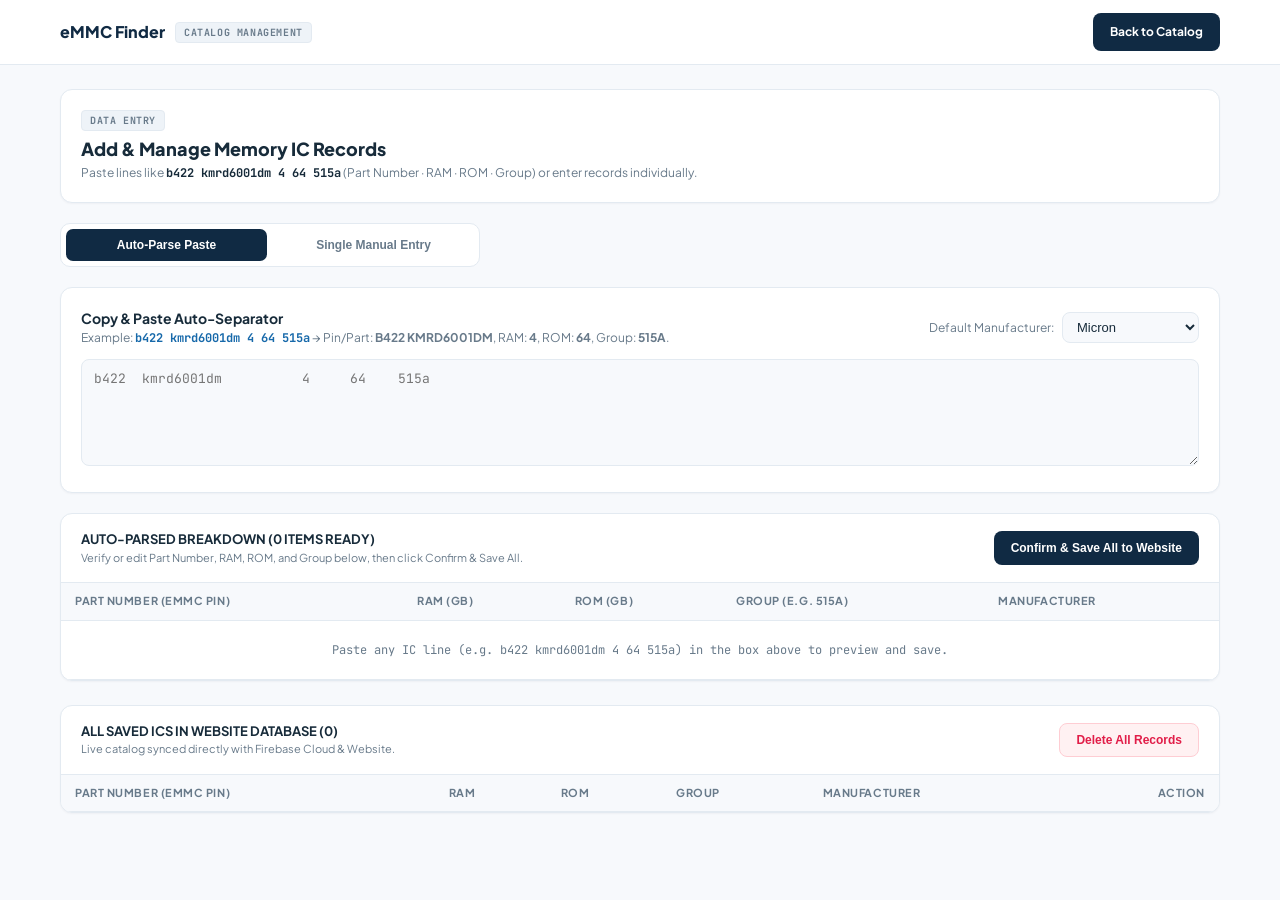
==== commit a35237c1: "Add files via upload" ====
--- a/admin.html
+++ b/admin.html
@@ -8,7 +8,7 @@
     <link rel="preconnect" href="https://fonts.googleapis.com">
     <link rel="preconnect" href="https://fonts.gstatic.com" crossorigin>
     <link href="https://fonts.googleapis.com/css2?family=JetBrains+Mono:wght@400;500;600;700;800&family=Plus+Jakarta+Sans:wght@400;500;600;700;800&display=swap" rel="stylesheet">
-    <style>:root{--bg-page:#f7f9fc;--bg-card:#fff;--bg-subtle:#eef3f8;--border:#e3eaf1;--border-strong:#e3eaf1;--text-main:#172b3a;--text-muted:#687a8a;--primary:#102a43;--emerald:#102a43;--amber:#1769aa;--rose:#e11d48}*{box-sizing:border-box;margin:0;padding:0}body{background-color:var(--bg-page);color:var(--text-main);flex-direction:column;min-height:100vh;font-family:Plus Jakarta Sans,-apple-system,BlinkMacSystemFont,sans-serif;line-height:1.5;display:flex}.mono{font-family:JetBrains Mono,monospace}.header{z-index:40;-webkit-backdrop-filter:blur(8px);backdrop-filter:blur(8px);border-bottom:1px solid var(--border);background:#fffffff2;position:sticky;top:0}.container{width:100%;max-width:1200px;margin:0 auto;padding:0 20px}.header-inner{justify-content:space-between;align-items:center;gap:16px;height:64px;display:flex}.brand{color:var(--primary);align-items:center;gap:10px;font-size:16px;font-weight:800;display:flex}.badge-admin{background:var(--bg-subtle);color:var(--text-muted);border:1px solid var(--border);text-transform:uppercase;letter-spacing:.06em;border-radius:4px;padding:2px 8px;font-size:10px;font-weight:700}.btn{cursor:pointer;border:1px solid #0000;border-radius:8px;justify-content:center;align-items:center;gap:8px;padding:9px 16px;font-size:12px;font-weight:700;text-decoration:none;transition:all .15s;display:inline-flex}.btn-primary{background:var(--primary);color:#fff}.btn-primary:hover{background:#1688d4}.btn-primary:disabled{opacity:.5;cursor:not-allowed}.card{background:var(--bg-card);border:1px solid var(--border);border-radius:12px;margin-bottom:20px;padding:20px;box-shadow:0 1px 2px #0f172a0a}.tabs{background:var(--bg-card);border:1px solid var(--border);border-radius:10px;gap:6px;max-width:420px;margin-bottom:20px;padding:5px;display:flex}.tab-btn{cursor:pointer;color:var(--text-muted);background:0 0;border:none;border-radius:7px;flex:1;padding:9px 12px;font-size:12px;font-weight:700;transition:all .15s}.tab-btn.active{background:var(--primary);color:#fff}textarea,input,select{background:var(--bg-page);border:1px solid var(--border-strong);width:100%;color:var(--text-main);border-radius:8px;outline:none;padding:10px 12px;font-size:13px}textarea:focus,input:focus,select:focus{border-color:var(--primary);background:#fff}.grid-3{grid-template-columns:repeat(auto-fit,minmax(220px,1fr));gap:16px;display:grid}.group-pills{flex-wrap:wrap;gap:8px;margin-top:8px;display:flex}.group-pill{border:1px solid var(--border-strong);background:var(--bg-card);color:var(--text-muted);cursor:pointer;border-radius:8px;padding:8px 16px;font-size:12px;font-weight:700}.group-pill.active{background:var(--primary);border-color:var(--primary);color:#fff}table{border-collapse:collapse;width:100%;font-size:12px}th,td{text-align:left;border-bottom:1px solid var(--border);padding:10px 14px}th{background:var(--bg-page);color:var(--text-muted);text-transform:uppercase;letter-spacing:.05em;font-size:11px}.notice{border-radius:10px;justify-content:space-between;align-items:center;gap:12px;margin-bottom:20px;padding:14px 16px;font-size:13px;font-weight:600;display:none}.notice.show{display:flex}.notice.success{color:#065f46;background:#ecfdf5;border:1px solid #a7f3d0}.notice.warning{color:#92400e;background:#fffbeb;border:1px solid #fde68a}.recent-grid{grid-template-columns:repeat(auto-fill,minmax(260px,1fr));gap:12px;margin-top:12px;display:grid}.ic-preview-card{background:var(--bg-page);border:1px solid var(--border);border-radius:10px;padding:14px}.spec-3col{background:var(--bg-card);border:1px solid var(--border);text-align:center;border-radius:8px;grid-template-columns:repeat(3,1fr);gap:8px;margin-top:10px;padding:10px 6px;display:grid}.spec-label{text-transform:uppercase;color:var(--text-muted);font-size:10px;font-weight:700}.spec-val{margin-top:2px;font-size:15px;font-weight:800}</style>
+    <style>:root{--bg-page:#f7f9fc;--bg-card:#fff;--bg-subtle:#eef3f8;--border:#e3eaf1;--border-strong:#e3eaf1;--text-main:#172b3a;--text-muted:#687a8a;--primary:#102a43;--emerald:#102a43;--amber:#1769aa;--rose:#e11d48}*{box-sizing:border-box;margin:0;padding:0}body{background-color:var(--bg-page);color:var(--text-main);flex-direction:column;min-height:100vh;font-family:Plus Jakarta Sans,-apple-system,BlinkMacSystemFont,sans-serif;line-height:1.5;display:flex}.mono{font-family:JetBrains Mono,monospace}.header{z-index:40;-webkit-backdrop-filter:blur(8px);backdrop-filter:blur(8px);border-bottom:1px solid var(--border);background:#fffffff2;position:sticky;top:0}.container{width:100%;max-width:1200px;margin:0 auto;padding:0 20px}.header-inner{justify-content:space-between;align-items:center;gap:16px;height:64px;display:flex}.brand{color:var(--primary);align-items:center;gap:10px;font-size:16px;font-weight:800;display:flex}.badge-admin{background:var(--bg-subtle);color:var(--text-muted);border:1px solid var(--border);text-transform:uppercase;letter-spacing:.06em;border-radius:4px;padding:2px 8px;font-size:10px;font-weight:700}.btn{cursor:pointer;border:1px solid #0000;border-radius:8px;justify-content:center;align-items:center;gap:8px;padding:9px 16px;font-size:12px;font-weight:700;text-decoration:none;transition:all .15s;display:inline-flex}.btn-primary{background:var(--primary);color:#fff}.btn-primary:hover{background:#1688d4}.btn-primary:disabled{opacity:.5;cursor:not-allowed}.btn-danger{color:var(--rose);background:#fff1f2;border:1px solid #fecdd3}.btn-danger:hover{background:#ffe4e6}.card{background:var(--bg-card);border:1px solid var(--border);border-radius:12px;margin-bottom:20px;padding:20px;box-shadow:0 1px 2px #0f172a0a}.tabs{background:var(--bg-card);border:1px solid var(--border);border-radius:10px;gap:6px;max-width:420px;margin-bottom:20px;padding:5px;display:flex}.tab-btn{cursor:pointer;color:var(--text-muted);background:0 0;border:none;border-radius:7px;flex:1;padding:9px 12px;font-size:12px;font-weight:700;transition:all .15s}.tab-btn.active{background:var(--primary);color:#fff}textarea,input,select{background:var(--bg-page);border:1px solid var(--border-strong);width:100%;color:var(--text-main);border-radius:8px;outline:none;padding:10px 12px;font-size:13px}textarea:focus,input:focus,select:focus{border-color:var(--primary);background:#fff}.grid-3{grid-template-columns:repeat(auto-fit,minmax(220px,1fr));gap:16px;display:grid}.group-pills{flex-wrap:wrap;gap:8px;margin-top:8px;display:flex}.group-pill{border:1px solid var(--border-strong);background:var(--bg-card);color:var(--text-muted);cursor:pointer;border-radius:8px;padding:8px 16px;font-size:12px;font-weight:700}.group-pill.active{background:var(--primary);border-color:var(--primary);color:#fff}table{border-collapse:collapse;width:100%;font-size:12px}th,td{text-align:left;border-bottom:1px solid var(--border);padding:10px 14px}th{background:var(--bg-page);color:var(--text-muted);text-transform:uppercase;letter-spacing:.05em;font-size:11px}.notice{border-radius:10px;justify-content:space-between;align-items:center;gap:12px;margin-bottom:20px;padding:14px 16px;font-size:13px;font-weight:600;display:none}.notice.show{display:flex}.notice.success{color:#065f46;background:#ecfdf5;border:1px solid #a7f3d0}.notice.warning{color:#92400e;background:#fffbeb;border:1px solid #fde68a}.recent-grid{grid-template-columns:repeat(auto-fill,minmax(260px,1fr));gap:12px;margin-top:12px;display:grid}.ic-preview-card{background:var(--bg-page);border:1px solid var(--border);border-radius:10px;padding:14px}.spec-3col{background:var(--bg-card);border:1px solid var(--border);text-align:center;border-radius:8px;grid-template-columns:repeat(3,1fr);gap:8px;margin-top:10px;padding:10px 6px;display:grid}.spec-label{text-transform:uppercase;color:var(--text-muted);font-size:10px;font-weight:700}.spec-val{margin-top:2px;font-size:15px;font-weight:800}</style>
   </head>
   <body>
     <header class="header">
@@ -30,9 +30,9 @@
           <div style="display: flex; align-items: center; gap: 8px; margin-bottom: 4px;">
             <span class="badge-admin mono">DATA ENTRY</span>
           </div>
-          <h1 style="font-size: 18px; font-weight: 800;">Add & Manage eMMC / eMCP / uMCP Specifications</h1>
+          <h1 style="font-size: 18px; font-weight: 800;">Add & Manage Memory IC Records</h1>
           <p style="font-size: 12px; color: var(--text-muted); margin-top: 2px;">
-            Paste lines like <code class="mono" style="color: var(--text-main); font-weight: 700;">jz171 ram4 storage128 515A Micron</code> or enter records individually.
+            Paste lines like <code class="mono" style="color: var(--text-main); font-weight: 700;">b422  kmrd6001dm          4     64    515a</code> (Part Number · RAM · ROM · Group) or enter records individually.
           </p>
         </div>
       </div>
@@ -43,7 +43,7 @@
         <button type="button" onclick="hideNotice()" style="background:transparent;border:none;color:inherit;cursor:pointer;font-weight:bold;">✕</button>
       </div>
 
-      <!-- Custom Added ICs Box -->
+      <!-- Saved ICs Box -->
       <div id="recentlyAddedBox" class="card" style="display: none;">
         <div style="display: flex; justify-content: space-between; align-items: center;">
           <h3 style="font-size: 12px; font-weight: 800; color: var(--emerald); text-transform: uppercase; letter-spacing: 0.05em;">
@@ -67,27 +67,29 @@
             <div>
               <h2 style="font-size: 14px; font-weight: 700;">Copy & Paste Auto-Separator</h2>
               <p style="font-size: 12px; color: var(--text-muted);">
-                Automatically extracts <strong>Part Number</strong>, <strong>Ram</strong>, <strong>Storage</strong>, and <strong>Group (515A / Micron / Samsung / SK Hynix)</strong>.
+                Example: <code class="mono" style="color: var(--amber); font-weight: 700;">b422  kmrd6001dm          4     64    515a</code> → Pin/Part: <strong>B422 KMRD6001DM</strong>, RAM: <strong>4</strong>, ROM: <strong>64</strong>, Group: <strong>515A</strong>.
               </p>
             </div>
             <div style="display: flex; align-items: center; gap: 8px;">
-              <span style="font-size: 12px; color: var(--text-muted);">Default Group:</span>
+              <span style="font-size: 12px; color: var(--text-muted);">Default Manufacturer:</span>
               <select id="defaultGroupSelect" style="width: auto; padding: 6px 10px;" onchange="reparseText()">
                 <option value="Micron">Micron</option>
                 <option value="Samsung">Samsung</option>
                 <option value="SK Hynix">SK Hynix</option>
+                <option value="SanDisk / Kioxia">SanDisk / Kioxia</option>
+                <option value="Kingston">Kingston</option>
               </select>
             </div>
           </div>
 
-          <textarea id="pasteInput" rows="4" class="mono" oninput="reparseText()" placeholder="Paste your chip codes here, one per line..."></textarea>
+          <textarea id="pasteInput" rows="5" class="mono" oninput="reparseText()" placeholder="b422  kmrd6001dm          4     64    515a"></textarea>
         </div>
 
         <div class="card" style="padding: 0; overflow: hidden;">
           <div style="padding: 16px 20px; border-bottom: 1px solid var(--border); display: flex; flex-wrap: wrap; align-items: center; justify-content: space-between; gap: 12px;">
             <div>
               <h3 style="font-size: 13px; font-weight: 700; text-transform: uppercase;">Auto-Parsed Breakdown (<span id="parsedCount">0</span> items ready)</h3>
-              <p style="font-size: 11px; color: var(--text-muted);">Verify or edit Ram, Storage, and Group below, then click Confirm & Save All.</p>
+              <p style="font-size: 11px; color: var(--text-muted);">Verify or edit Part Number, RAM, ROM, and Group below, then click Confirm & Save All.</p>
             </div>
             <button type="button" id="btnSaveBatch" class="btn btn-primary" onclick="saveParsedBatch()">Confirm & Save All to Website</button>
           </div>
@@ -95,9 +97,9 @@
             <table>
               <thead>
                 <tr>
-                  <th>Part Number</th>
-                  <th>Ram (GB)</th>
-                  <th>Storage (GB)</th>
+                  <th>Part Number (eMMC Pin)</th>
+                  <th>RAM (GB)</th>
+                  <th>ROM (GB)</th>
                   <th>Group (e.g. 515A)</th>
                   <th>Manufacturer</th>
                 </tr>
@@ -112,12 +114,12 @@
       <div id="sectionManual" style="display: none;">
         <form class="card" onsubmit="saveSingleManual(event)">
           <h2 style="font-size: 15px; font-weight: 700; margin-bottom: 4px;">Single Manual IC Entry</h2>
-          <p style="font-size: 12px; color: var(--text-muted); margin-bottom: 18px;">Enter Part Number, Ram, Storage, and Group code (e.g. 515A).</p>
+          <p style="font-size: 12px; color: var(--text-muted); margin-bottom: 18px;">Enter Part Number (eMMC Pin), RAM, ROM, and Group code (e.g. 515A).</p>
 
           <div class="grid-3" style="margin-bottom: 16px;">
             <div>
-              <label style="font-size: 12px; font-weight: 700; display: block; margin-bottom: 6px;">Part Number / Code *</label>
-              <input type="text" id="singleMpn" required class="mono" style="font-weight: 700; text-transform: uppercase;" placeholder="e.g. JZ171" />
+              <label style="font-size: 12px; font-weight: 700; display: block; margin-bottom: 6px;">Part Number / Pin *</label>
+              <input type="text" id="singleMpn" required class="mono" style="font-weight: 700; text-transform: uppercase;" placeholder="e.g. B422 KMRD6001DM" />
             </div>
             <div>
               <label style="font-size: 12px; font-weight: 700; display: block; margin-bottom: 6px;">Group Code (e.g. 515A)</label>
@@ -135,7 +137,7 @@
           </div>
 
           <div style="margin-bottom: 18px;">
-            <label style="font-size: 12px; font-weight: 700; display: block;">Manufacturer Group</label>
+            <label style="font-size: 12px; font-weight: 700; display: block;">Manufacturer</label>
             <div class="group-pills" id="groupPillsContainer">
               <button type="button" class="group-pill active" onclick="selectManualGroup('Micron', this)">Micron</button>
               <button type="button" class="group-pill" onclick="selectManualGroup('Samsung', this)">Samsung</button>
@@ -147,7 +149,7 @@
 
           <div class="grid-3" style="margin-bottom: 20px;">
             <div>
-              <label style="font-size: 12px; font-weight: 700; display: block; margin-bottom: 6px;">Ram (GB)</label>
+              <label style="font-size: 12px; font-weight: 700; display: block; margin-bottom: 6px;">RAM (GB)</label>
               <select id="singleRam" class="mono" style="color: var(--emerald); font-weight: 700;">
                 <option value="0">0 (No RAM)</option>
                 <option value="1">1 GB</option>
@@ -160,13 +162,13 @@
               </select>
             </div>
             <div>
-              <label style="font-size: 12px; font-weight: 700; display: block; margin-bottom: 6px;">Storage (GB)</label>
+              <label style="font-size: 12px; font-weight: 700; display: block; margin-bottom: 6px;">ROM / Storage (GB)</label>
               <select id="singleStorage" class="mono" style="font-weight: 700;">
                 <option value="8">8 GB</option>
                 <option value="16">16 GB</option>
                 <option value="32">32 GB</option>
-                <option value="64">64 GB</option>
-                <option value="128" selected>128 GB</option>
+                <option value="64" selected>64 GB</option>
+                <option value="128">128 GB</option>
                 <option value="256">256 GB</option>
                 <option value="512">512 GB</option>
               </select>
@@ -182,19 +184,20 @@
       <!-- ALWAYS VISIBLE SAVED DATABASE CATALOG -->
       <div id="sectionManage" style="margin-top: 24px;">
         <div class="card" style="padding: 0; overflow: hidden;">
-          <div style="padding: 16px 20px; border-bottom: 1px solid var(--border); display: flex; justify-content: space-between; align-items: center;">
+          <div style="padding: 16px 20px; border-bottom: 1px solid var(--border); display: flex; flex-wrap: wrap; justify-content: space-between; align-items: center; gap: 12px;">
             <div>
               <h3 style="font-size: 13px; font-weight: 700; text-transform: uppercase;">All Saved ICs in Website Database (<span id="catalogCount">0</span>)</h3>
-              <p style="font-size: 11px; color: var(--text-muted);">Live catalog synced with the main website.</p>
-            </div>
+              <p style="font-size: 11px; color: var(--text-muted);">Live catalog synced directly with Firebase Cloud & Website.</p>
+            </div>
+            <button type="button" class="btn btn-danger" onclick="clearAllChips()">Delete All Records</button>
           </div>
           <div style="overflow-x: auto; max-height: 540px;">
             <table>
               <thead>
                 <tr>
-                  <th>Part Number</th>
-                  <th>Ram</th>
-                  <th>Storage</th>
+                  <th>Part Number (eMMC Pin)</th>
+                  <th>RAM</th>
+                  <th>ROM</th>
                   <th>Group</th>
                   <th>Manufacturer</th>
                   <th style="text-align: right;">Action</th>
@@ -208,18 +211,23 @@
     </main>
 
     <script>
-      const LOCAL_STORAGE_KEY = 'emmc_finder_real_chips_v2';
+      const LOCAL_STORAGE_KEY = 'emmc_finder_cloud_chips_v3';
       const FIREBASE_DB_URL = 'https://emccc-d1acb-default-rtdb.asia-southeast1.firebasedatabase.app';
       const API_BASE = window.location.protocol === 'file:'
         ? 'https://ais-dev-tdauset55nigjf25zdcput-382038564877.asia-east1.run.app'
         : '';
 
+      const VALID_RAMS = new Set([0, 1, 2, 3, 4, 6, 8, 12, 16, 24]);
+      const VALID_ROMS = new Set([4, 8, 16, 32, 64, 128, 256, 512, 1024]);
+
       let selectedManualGroup = 'Micron';
       let currentParsedItems = [];
       let catalogChips = [];
 
+      // Purge legacy localStorage keys so old sample lists never re-appear
       try {
         localStorage.removeItem('emmc_finder_custom_chips_v1');
+        localStorage.removeItem('emmc_finder_real_chips_v2');
       } catch (e) {}
 
       let bc = null;
@@ -235,43 +243,50 @@
       } catch (e) {}
 
       async function loadInitialCatalog() {
+        // 1. Fetch authoritative state from Firebase Realtime Database FIRST
         try {
-          const raw = localStorage.getItem(LOCAL_STORAGE_KEY);
-          if (raw) {
-            const parsed = JSON.parse(raw);
-            if (Array.isArray(parsed)) {
-              catalogChips = parsed;
-              renderCustomCards();
-              renderCatalog();
+          const fbRes = await fetch(`${FIREBASE_DB_URL}/emmc_chips.json`, { cache: 'no-store' });
+          if (fbRes.ok) {
+            const val = await fbRes.json();
+            if (val && typeof val === 'object') {
+              catalogChips = Object.values(val).filter(item => item && typeof item === 'object' && item.partNumber);
+            } else {
+              catalogChips = [];
             }
+            try {
+              localStorage.setItem(LOCAL_STORAGE_KEY, JSON.stringify(catalogChips));
+            } catch (e) {}
+            renderCustomCards();
+            renderCatalog();
+            return;
           }
         } catch (e) {}
 
-        try {
-          const res = await fetch(`${API_BASE}/api/chips`, { cache: 'no-store' });
-          if (res.ok) {
-            const data = await res.json();
-            if (Array.isArray(data.chips)) {
-              catalogChips = data.chips;
-              try {
-                localStorage.setItem(LOCAL_STORAGE_KEY, JSON.stringify(catalogChips));
-              } catch (e) {}
-              renderCustomCards();
-              renderCatalog();
-              return;
+        // 2. Fallback to /api/chips if on same origin
+        if (window.location.protocol !== 'file:') {
+          try {
+            const res = await fetch(`${API_BASE}/api/chips`, { cache: 'no-store' });
+            if (res.ok) {
+              const data = await res.json();
+              if (Array.isArray(data.chips)) {
+                catalogChips = data.chips;
+                try {
+                  localStorage.setItem(LOCAL_STORAGE_KEY, JSON.stringify(catalogChips));
+                } catch (e) {}
+              }
             }
-          }
-        } catch (e) {}
+          } catch (e) {}
+        }
 
         renderCustomCards();
         renderCatalog();
       }
 
       async function persistNewChips(newChipsArray) {
-        const incomingIds = new Set(newChipsArray.map(c => c.id));
+        const incomingKeys = new Set(newChipsArray.map(c => `${c.partNumber.toUpperCase()}__${(c.suffixCode || '').toUpperCase()}`));
         catalogChips = [
           ...newChipsArray,
-          ...catalogChips.filter(c => !incomingIds.has(c.id))
+          ...catalogChips.filter(c => !incomingKeys.has(`${(c.partNumber || '').toUpperCase()}__${(c.suffixCode || '').toUpperCase()}`))
         ];
         try {
           localStorage.setItem(LOCAL_STORAGE_KEY, JSON.stringify(catalogChips));
@@ -280,34 +295,40 @@
         renderCustomCards();
         renderCatalog();
 
-        try {
-          const res = await fetch(`${API_BASE}/api/chips`, {
-            method: 'POST',
-            headers: { 'Content-Type': 'application/json' },
-            body: JSON.stringify({ chips: newChipsArray, userAction: true })
-          });
-          if (res.ok) {
-            const data = await res.json();
-            if (Array.isArray(data.chips)) {
-              catalogChips = data.chips;
-              try {
-                localStorage.setItem(LOCAL_STORAGE_KEY, JSON.stringify(catalogChips));
-              } catch (e) {}
-            }
-          }
-        } catch (e) {}
-
         if (bc) {
           try { bc.postMessage({ chips: catalogChips }); } catch (e) {}
         }
 
+        // 1. Push to Firebase Realtime Database FIRST
         const payload = {};
         newChipsArray.forEach(c => { payload[c.id] = c; });
-        fetch(`${FIREBASE_DB_URL}/emmc_chips.json`, {
-          method: 'PATCH',
-          headers: { 'Content-Type': 'application/json' },
-          body: JSON.stringify(payload)
-        }).catch(() => {});
+        try {
+          await fetch(`${FIREBASE_DB_URL}/emmc_chips.json`, {
+            method: 'PATCH',
+            headers: { 'Content-Type': 'application/json' },
+            body: JSON.stringify(payload)
+          });
+        } catch (e) {}
+
+        // 2. Also push to /api/chips if on server
+        if (window.location.protocol !== 'file:') {
+          try {
+            const res = await fetch(`${API_BASE}/api/chips`, {
+              method: 'POST',
+              headers: { 'Content-Type': 'application/json' },
+              body: JSON.stringify({ chips: newChipsArray, userAction: true })
+            });
+            if (res.ok) {
+              const data = await res.json();
+              if (Array.isArray(data.chips)) {
+                catalogChips = data.chips;
+                try {
+                  localStorage.setItem(LOCAL_STORAGE_KEY, JSON.stringify(catalogChips));
+                } catch (e) {}
+              }
+            }
+          } catch (e) {}
+        }
 
         renderCustomCards();
         renderCatalog();
@@ -317,7 +338,7 @@
         const box = document.getElementById('recentlyAddedBox');
         const grid = document.getElementById('recentCardsGrid');
         const countEl = document.getElementById('recentCount');
-        const customChips = catalogChips.filter(c => c && c.isCustom);
+        const customChips = catalogChips.filter(c => c && c.partNumber);
 
         if (customChips.length === 0) {
           box.style.display = 'none';
@@ -332,17 +353,17 @@
               <div style="display: flex; justify-content: space-between; align-items: center;">
                 <span style="color: var(--text-main); font-weight: 800; font-size: 14px;">${c.partNumber}</span>
                 <div style="display: flex; align-items: center; gap: 8px;">
-                  <button type="button" onclick="deleteChip('${c.id}')" style="background:transparent;border:none;color:var(--rose);cursor:pointer;font-size:11px;font-weight:700;">✕</button>
+                  <button type="button" onclick="deleteChip('${c.id}')" style="background:transparent;border:none;color:var(--rose);cursor:pointer;font-size:11px;font-weight:700;">Delete</button>
                 </div>
               </div>
               <div class="spec-3col">
                 <div>
-                  <div class="spec-label">Ram</div>
-                  <div class="spec-val" style="color: var(--emerald);">${c.ramSizeGb}</div>
+                  <div class="spec-label">RAM</div>
+                  <div class="spec-val" style="color: var(--emerald);">${c.ramSizeGb} GB</div>
                 </div>
                 <div style="border-left: 1px solid var(--border); border-right: 1px solid var(--border);">
-                  <div class="spec-label">Storage</div>
-                  <div class="spec-val" style="color: var(--text-main);">${c.romSizeGb}</div>
+                  <div class="spec-label">ROM</div>
+                  <div class="spec-val" style="color: var(--text-main);">${c.romSizeGb} GB</div>
                 </div>
                 <div>
                   <div class="spec-label">Group</div>
@@ -379,21 +400,55 @@
         btnEl.classList.add('active');
       }
 
+      function detectBrandFromPart(partNumber, fallback) {
+        const words = String(partNumber || '').toUpperCase().split(/\s+/);
+        for (const w of words) {
+          if (w.startsWith('KM') || w.startsWith('KL')) return 'Samsung';
+          if (w.startsWith('H9') || w.startsWith('H2')) return 'SK Hynix';
+          if (w.startsWith('JZ') || w.startsWith('JW') || w.startsWith('MT')) return 'Micron';
+          if (w.startsWith('SD')) return 'SanDisk / Kioxia';
+        }
+        return fallback;
+      }
+
       function parseLine(line, defaultGroup) {
-        let working = line.trim().replace(/[\t,;]+/g, ' ');
+        let working = line
+          .trim()
+          .replace(/^(?:\d+[.)]\s+|[-•*]+\s*)/, '')
+          .replace(/[\t,;|]+/g, ' ')
+          .trim();
         if (!working) return null;
 
+        // Skip standalone header lines with no numbers
+        if (/^(e-?rockic|sandisk|kioxia|micron|samsung|sk\s*hynix|hynix|kingston|toshiba|foresee|emmc|emcp|umcp|ufs)$/i.test(working)) {
+          return null;
+        }
+
         let manufacturer = defaultGroup || 'Micron';
-        if (/samsung/i.test(working)) {
+        let explicitBrand = false;
+        if (/\bsamsung\b/i.test(working)) {
           manufacturer = 'Samsung';
-          working = working.replace(/group:?\s*samsung/gi, ' ').replace(/samsung/gi, ' ');
-        } else if (/sk\s*hynix|hynix/i.test(working)) {
+          explicitBrand = true;
+          working = working.replace(/\bgroup:?\s*samsung\b/gi, ' ').replace(/\bsamsung\b/gi, ' ');
+        } else if (/\b(?:sk\s*hynix|hynix)\b/i.test(working)) {
           manufacturer = 'SK Hynix';
-          working = working.replace(/group:?\s*(sk\s*hynix|hynix)/gi, ' ').replace(/sk\s*hynix|hynix/gi, ' ');
-        } else if (/micron/i.test(working)) {
+          explicitBrand = true;
+          working = working.replace(/\bgroup:?\s*(?:sk\s*hynix|hynix)\b/gi, ' ').replace(/\b(?:sk\s*hynix|hynix)\b/gi, ' ');
+        } else if (/\bmicron\b/i.test(working)) {
           manufacturer = 'Micron';
-          working = working.replace(/group:?\s*micron/gi, ' ').replace(/micron/gi, ' ');
-        }
+          explicitBrand = true;
+          working = working.replace(/\bgroup:?\s*micron\b/gi, ' ').replace(/\bmicron\b/gi, ' ');
+        } else if (/\b(?:sandisk|kioxia)\b/i.test(working)) {
+          manufacturer = 'SanDisk / Kioxia';
+          explicitBrand = true;
+          working = working.replace(/\bgroup:?\s*(?:sandisk|kioxia)\b/gi, ' ').replace(/\b(?:sandisk|kioxia)\b/gi, ' ');
+        } else if (/\bkingston\b/i.test(working)) {
+          manufacturer = 'Kingston';
+          explicitBrand = true;
+          working = working.replace(/\bgroup:?\s*kingston\b/gi, ' ').replace(/\bkingston\b/gi, ' ');
+        }
+
+        working = working.replace(/\bbga[:\s_-]*\d{2,3}\b/gi, ' ');
 
         let suffixCode = '';
         const explicitGroup = working.match(/\bgroup[:\s_-]+([A-Za-z0-9]{2,8})\b/i);
@@ -402,62 +457,117 @@
           working = working.replace(explicitGroup[0], ' ');
         }
 
+        const tokens = working
+          .trim()
+          .split(/\s+/)
+          .map(t => t.replace(/^-+|-+$/g, ''))
+          .filter(t => t && !/^(group|emmc|emcp|umcp|ufs)$/i.test(t));
+
+        let partTokens = [];
+        let afterTokens = [];
         let ramSizeGb = -1;
         let romSizeGb = -1;
 
-        const slashMatch = working.match(/\b(\d{1,2})\s*\/\s*(\d{2,4})(?:gb|g)?\b/i);
-        if (slashMatch) {
-          ramSizeGb = parseInt(slashMatch[1], 10);
-          romSizeGb = parseInt(slashMatch[2], 10);
-          working = working.replace(slashMatch[0], ' ');
-        }
-
-        if (ramSizeGb < 0) {
-          const ramMatch = working.match(/\bram[:\s_-]*(\d+)(?:gb|g)?\b/i) || working.match(/\b(\d+)(?:gb|g)?\s*ram\b/i);
-          if (ramMatch) {
-            ramSizeGb = parseInt(ramMatch[1], 10);
-            working = working.replace(ramMatch[0], ' ');
+        // Primary Positional Pattern: "<Part Number token(s)> <RAM> <ROM> <Group>"
+        // e.g. "b422 kmrd6001dm 4 64 515a" -> partTokens=["b422","kmrd6001dm"], RAM=4, ROM=64, afterTokens=["515a"]
+        let matchedPairIndex = -1;
+        for (let i = 1; i < tokens.length - 1; i++) {
+          const tRam = tokens[i].match(/^(?:ram[:_-]*)?(\d{1,2})(?:gb|g)?$/i);
+          const tRom = tokens[i + 1].match(/^(?:(?:rom|storage)[:_-]*)?(\d{1,4})(?:gb|g)?$/i);
+          if (tRam && tRom) {
+            const rVal = parseInt(tRam[1], 10);
+            const sVal = parseInt(tRom[1], 10);
+            if (VALID_RAMS.has(rVal) && VALID_ROMS.has(sVal)) {
+              matchedPairIndex = i;
+              ramSizeGb = rVal;
+              romSizeGb = sVal;
+              break;
+            }
           }
         }
 
-        if (romSizeGb < 0) {
-          const romMatch = working.match(/\b(?:storage|rom)[:\s_-]*(\d+)(?:gb|g)?\b/i) || working.match(/\b(16|32|64|128|256|512)(?:gb|g)\b/i);
-          if (romMatch) {
-            romSizeGb = parseInt(romMatch[1], 10);
-            working = working.replace(romMatch[0], ' ');
-          }
-        }
-
-        if (ramSizeGb < 0 || romSizeGb < 0) {
-          const nums = working.match(/\b(1|2|3|4|6|8|12|16|32|64|128|256|512)\b/g);
-          if (nums) {
-            for (const n of nums) {
-              const v = parseInt(n, 10);
-              if (ramSizeGb < 0 && [1, 2, 3, 4, 6, 8, 12].includes(v)) {
-                ramSizeGb = v;
-                working = working.replace(new RegExp('\\b' + n + '\\b'), ' ');
-              } else if (romSizeGb < 0 && [16, 32, 64, 128, 256, 512].includes(v)) {
-                romSizeGb = v;
-                working = working.replace(new RegExp('\\b' + n + '\\b'), ' ');
+        if (matchedPairIndex >= 1) {
+          partTokens = tokens.slice(0, matchedPairIndex);
+          afterTokens = tokens.slice(matchedPairIndex + 2);
+        } else {
+          // Slash pattern "<Part Number token(s)> <RAM>/<ROM> <Group>"
+          let slashIndex = -1;
+          for (let i = 1; i < tokens.length; i++) {
+            const sMatch = tokens[i].match(/^(\d{1,2})\/(\d{1,4})(?:gb|g)?$/i);
+            if (sMatch) {
+              const rVal = parseInt(sMatch[1], 10);
+              const sVal = parseInt(sMatch[2], 10);
+              if (VALID_RAMS.has(rVal) && VALID_ROMS.has(sVal)) {
+                slashIndex = i;
+                ramSizeGb = rVal;
+                romSizeGb = sVal;
+                break;
               }
             }
           }
-        }
+
+          if (slashIndex >= 1) {
+            partTokens = tokens.slice(0, slashIndex);
+            afterTokens = tokens.slice(slashIndex + 1);
+          } else {
+            let firstSpecIdx = -1;
+            let lastSpecIdx = -1;
+            const nonSpecTokens = [];
+
+            for (let i = 0; i < tokens.length; i++) {
+              const tok = tokens[i];
+              const ramLabeled = tok.match(/^ram[:_-]*(\d{1,2})(?:gb|g)?$/i);
+              const romLabeled = tok.match(/^(?:rom|storage)[:_-]*(\d{1,4})(?:gb|g)?$/i);
+              const pureNum = tok.match(/^(\d{1,4})(?:gb|g)?$/i);
+
+              if (ramLabeled && ramSizeGb < 0) {
+                ramSizeGb = parseInt(ramLabeled[1], 10);
+                if (firstSpecIdx < 0) firstSpecIdx = i;
+                lastSpecIdx = i;
+              } else if (romLabeled && romSizeGb < 0) {
+                romSizeGb = parseInt(romLabeled[1], 10);
+                if (firstSpecIdx < 0) firstSpecIdx = i;
+                lastSpecIdx = i;
+              } else if (pureNum) {
+                const n = parseInt(pureNum[1], 10);
+                if (ramSizeGb < 0 && VALID_RAMS.has(n) && n <= 12) {
+                  ramSizeGb = n;
+                  if (firstSpecIdx < 0) firstSpecIdx = i;
+                  lastSpecIdx = i;
+                } else if (romSizeGb < 0 && VALID_ROMS.has(n) && n >= 8) {
+                  romSizeGb = n;
+                  if (firstSpecIdx < 0) firstSpecIdx = i;
+                  lastSpecIdx = i;
+                } else {
+                  nonSpecTokens.push({ idx: i, val: tok });
+                }
+              } else {
+                nonSpecTokens.push({ idx: i, val: tok });
+              }
+            }
+
+            if (firstSpecIdx > 0) {
+              partTokens = nonSpecTokens.filter(t => t.idx < firstSpecIdx).map(t => t.val);
+              afterTokens = nonSpecTokens.filter(t => t.idx > lastSpecIdx).map(t => t.val);
+            } else {
+              partTokens = nonSpecTokens.map(t => t.val);
+            }
+          }
+        }
+
+        if (!suffixCode && afterTokens.length > 0) {
+          suffixCode = afterTokens[0].toUpperCase();
+        }
+
+        const partNumber = partTokens.map(t => t.toUpperCase()).join(' ').trim();
+        if (!partNumber) return null;
 
         if (ramSizeGb < 0) ramSizeGb = 4;
-        if (romSizeGb < 0) romSizeGb = 128;
-
-        if (!suffixCode) {
-          const suffixMatch = working.match(/\b(\d{3}[a-zA-Z]|[a-zA-Z]\d{3}[a-zA-Z]?|\d{2,4}[A-Z]{1,2})\b/);
-          if (suffixMatch) {
-            suffixCode = suffixMatch[1].toUpperCase();
-            working = working.replace(suffixMatch[0], ' ');
-          }
-        }
-
-        const tokens = working.trim().split(/\s+/).filter(t => t && !/^(group|ram|storage|rom)$/i.test(t));
-        const partNumber = (tokens[0] || 'IC-NEW').toUpperCase();
-        if (!suffixCode && tokens[1]) suffixCode = tokens[1].toUpperCase();
+        if (romSizeGb < 0) romSizeGb = 64;
+
+        if (!explicitBrand) {
+          manufacturer = detectBrandFromPart(partNumber, manufacturer);
+        }
 
         return {
           partNumber,
@@ -482,13 +592,13 @@
 
         const tbody = document.getElementById('parsedTableBody');
         if (currentParsedItems.length === 0) {
-          tbody.innerHTML = '<tr><td colspan="5" style="text-align:center;color:var(--text-muted);padding:20px;">Paste any IC line in the box above to preview and save.</td></tr>';
+          tbody.innerHTML = '<tr><td colspan="5" style="text-align:center;color:var(--text-muted);padding:20px;">Paste any IC line (e.g. b422 kmrd6001dm 4 64 515a) in the box above to preview and save.</td></tr>';
           return;
         }
         tbody.innerHTML = currentParsedItems.map((item, idx) => `
           <tr>
             <td>
-              <input type="text" value="${item.partNumber}" oninput="updateParsedField(${idx}, 'partNumber', this.value.toUpperCase())" style="color: var(--text-main); font-weight: 700; width: 140px; padding: 6px 8px;" />
+              <input type="text" value="${item.partNumber}" oninput="updateParsedField(${idx}, 'partNumber', this.value.toUpperCase())" style="color: var(--text-main); font-weight: 700; width: 210px; padding: 6px 8px;" />
             </td>
             <td>
               <input type="number" value="${item.ramSizeGb}" oninput="updateParsedField(${idx}, 'ramSizeGb', Number(this.value))" style="color: var(--emerald); font-weight: 700; width: 80px; padding: 6px 8px;" />
@@ -515,12 +625,11 @@
 
         const created = currentParsedItems.map(item => ({
           id: 'chip-' + Date.now() + '-' + Math.random().toString(36).substr(2, 6),
-          partNumber: item.partNumber,
-          laserMarking: item.partNumber,
+          partNumber: item.partNumber.trim().replace(/\s+/g, ' '),
+          laserMarking: item.partNumber.trim().replace(/\s+/g, ' '),
           suffixCode: item.suffixCode || '',
           manufacturer: item.manufacturer,
           category: 'eMCP',
-          bgaPackage: 'BGA 254',
           romSizeGb: Number(item.romSizeGb),
           romStandard: 'eMMC 5.1',
           ramSizeGb: Number(item.ramSizeGb),
@@ -532,7 +641,7 @@
           jedecProductPnm: item.suffixCode || item.partNumber.slice(0, 6),
           rpmbSizeKb: 16384,
           dimensionsMm: '11.5 x 13.0 x 1.0 mm',
-          repairNotes: item.suffixCode ? ('Pattern / Suffix Code: ' + item.suffixCode) : '',
+          repairNotes: item.suffixCode ? ('Group Code: ' + item.suffixCode) : '',
           dateAdded: new Date().toISOString(),
           isCustom: true
         }));
@@ -547,7 +656,7 @@
 
       async function saveSingleManual(e) {
         e.preventDefault();
-        const mpn = document.getElementById('singleMpn').value.trim().toUpperCase();
+        const mpn = document.getElementById('singleMpn').value.trim().toUpperCase().replace(/\s+/g, ' ');
         if (!mpn) return;
         const btn = document.getElementById('btnSaveSingle');
         btn.disabled = true;
@@ -565,7 +674,6 @@
           suffixCode: suffix,
           manufacturer: selectedManualGroup,
           category,
-          bgaPackage: 'BGA 254',
           romSizeGb: storage,
           romStandard: category === 'uMCP' ? 'UFS 2.2' : 'eMMC 5.1',
           ramSizeGb: ram,
@@ -577,7 +685,7 @@
           jedecProductPnm: suffix || mpn.slice(0, 6),
           rpmbSizeKb: 16384,
           dimensionsMm: '11.5 x 13.0 x 1.0 mm',
-          repairNotes: suffix ? ('Pattern / Suffix Code: ' + suffix) : '',
+          repairNotes: suffix ? ('Group Code: ' + suffix) : '',
           dateAdded: new Date().toISOString(),
           isCustom: true
         };
@@ -587,24 +695,66 @@
         document.getElementById('singleSuffix').value = '';
         btn.disabled = false;
         btn.textContent = 'Save IC to Website Database';
-        showNotice(`Successfully saved "${newChip.partNumber}" (Ram ${ram} / Storage ${storage} / Group ${suffix || selectedManualGroup}) to Website Database.`, 'success');
+        showNotice(`Successfully saved "${newChip.partNumber}" (RAM ${ram} / ROM ${storage} / Group ${suffix || selectedManualGroup}) to Website Database.`, 'success');
       }
 
       async function deleteChip(id) {
-        catalogChips = catalogChips.filter(c => c.id !== id);
+        const target = catalogChips.find(c => c.id === id);
+        const matchingIds = catalogChips
+          .filter(c => c.id === id || (target && c.partNumber === target.partNumber && (c.suffixCode || '') === (target.suffixCode || '')))
+          .map(c => c.id);
+
+        catalogChips = catalogChips.filter(c => !matchingIds.includes(c.id));
         try {
           localStorage.setItem(LOCAL_STORAGE_KEY, JSON.stringify(catalogChips));
         } catch (e) {}
         renderCustomCards();
         renderCatalog();
 
-        try {
-          await fetch(`${API_BASE}/api/chips/${encodeURIComponent(id)}`, { method: 'DELETE' });
-        } catch (e) {}
+        // 1. Delete from Firebase Realtime Database first
+        for (const delId of matchingIds) {
+          try {
+            await fetch(`${FIREBASE_DB_URL}/emmc_chips/${encodeURIComponent(delId)}.json`, { method: 'DELETE' });
+          } catch (e) {}
+        }
+
+        // 2. Delete from /api/chips if on server
+        if (window.location.protocol !== 'file:') {
+          for (const delId of matchingIds) {
+            try {
+              await fetch(`${API_BASE}/api/chips/${encodeURIComponent(delId)}`, { method: 'DELETE' });
+            } catch (e) {}
+          }
+        }
+
         if (bc) {
           try { bc.postMessage({ chips: catalogChips }); } catch (e) {}
         }
         showNotice('IC removed from database.', 'success');
+      }
+
+      async function clearAllChips() {
+        catalogChips = [];
+        try {
+          localStorage.setItem(LOCAL_STORAGE_KEY, JSON.stringify([]));
+        } catch (e) {}
+        renderCustomCards();
+        renderCatalog();
+
+        try {
+          await fetch(`${FIREBASE_DB_URL}/emmc_chips.json`, { method: 'DELETE' });
+        } catch (e) {}
+
+        if (window.location.protocol !== 'file:') {
+          try {
+            await fetch(`${API_BASE}/api/chips`, { method: 'DELETE' });
+          } catch (e) {}
+        }
+
+        if (bc) {
+          try { bc.postMessage({ chips: [] }); } catch (e) {}
+        }
+        showNotice('All IC records cleared from database.', 'success');
       }
 
       function renderCatalog() {
